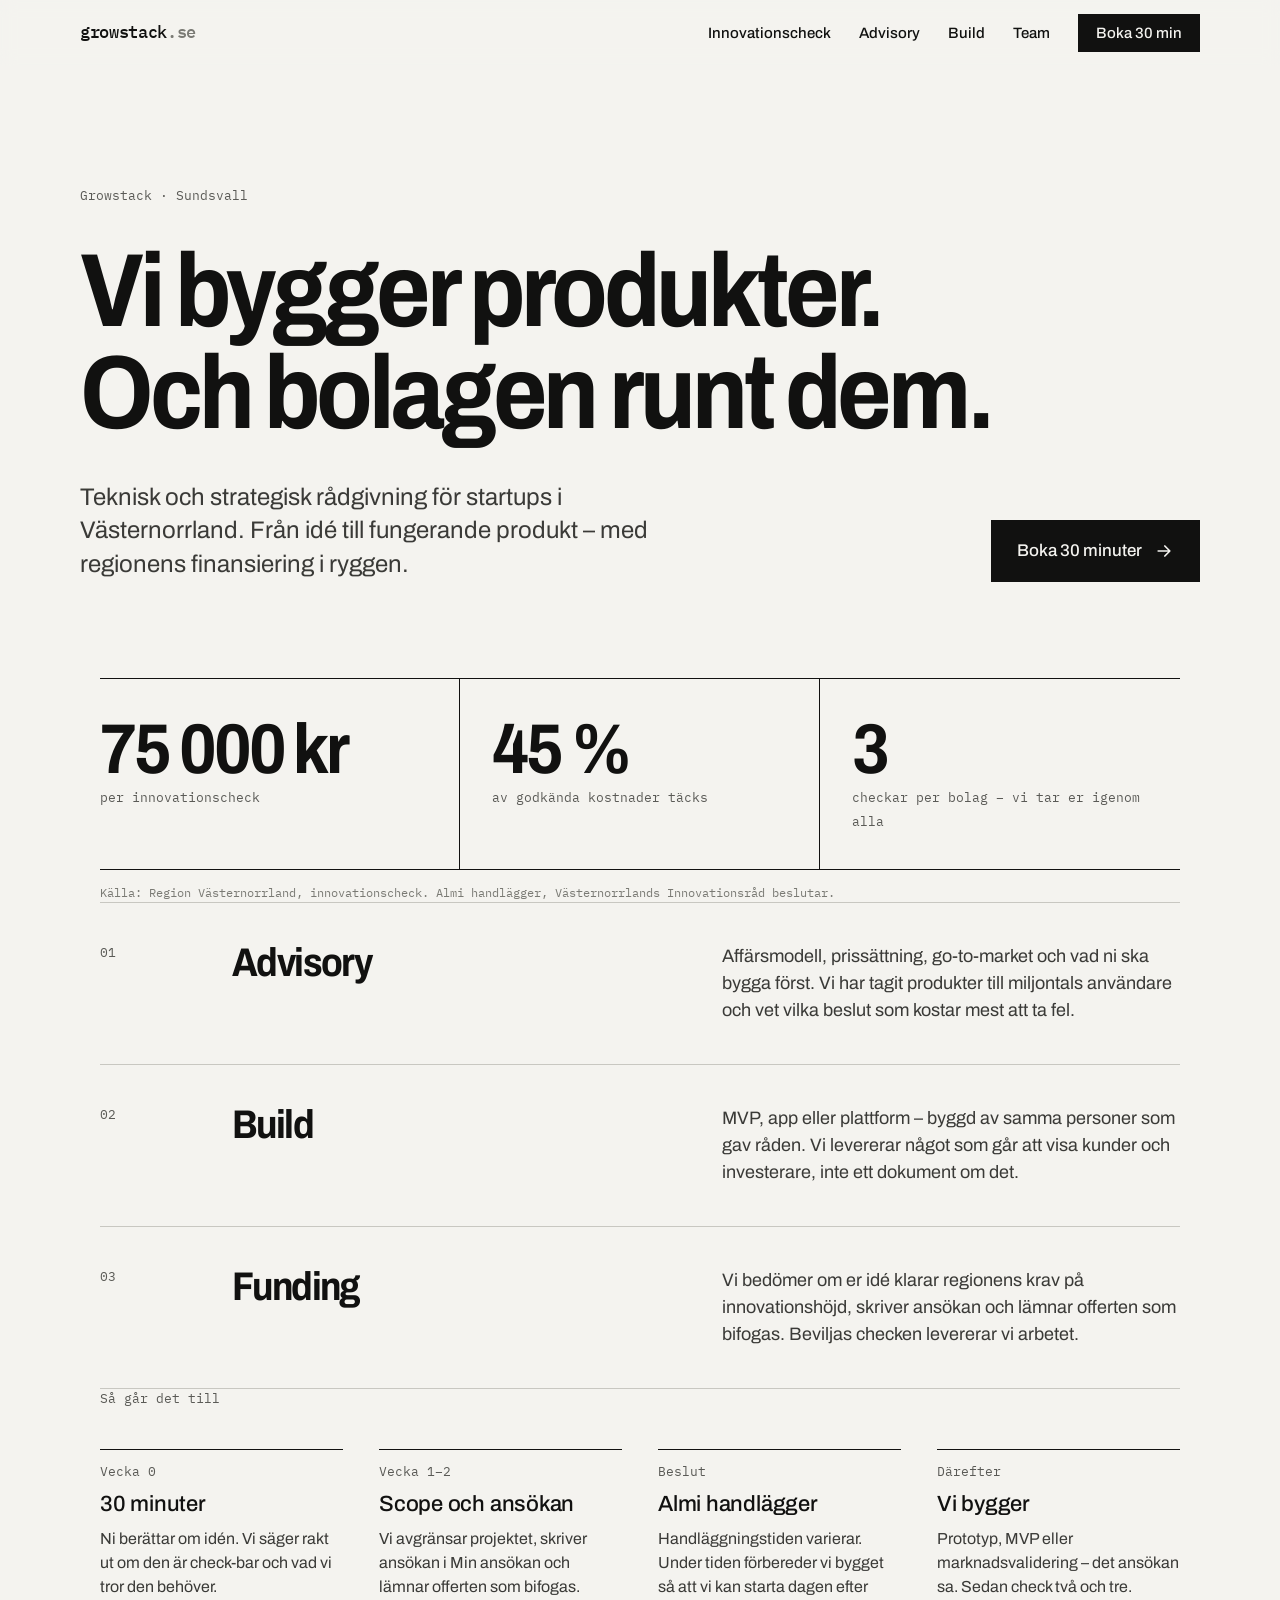
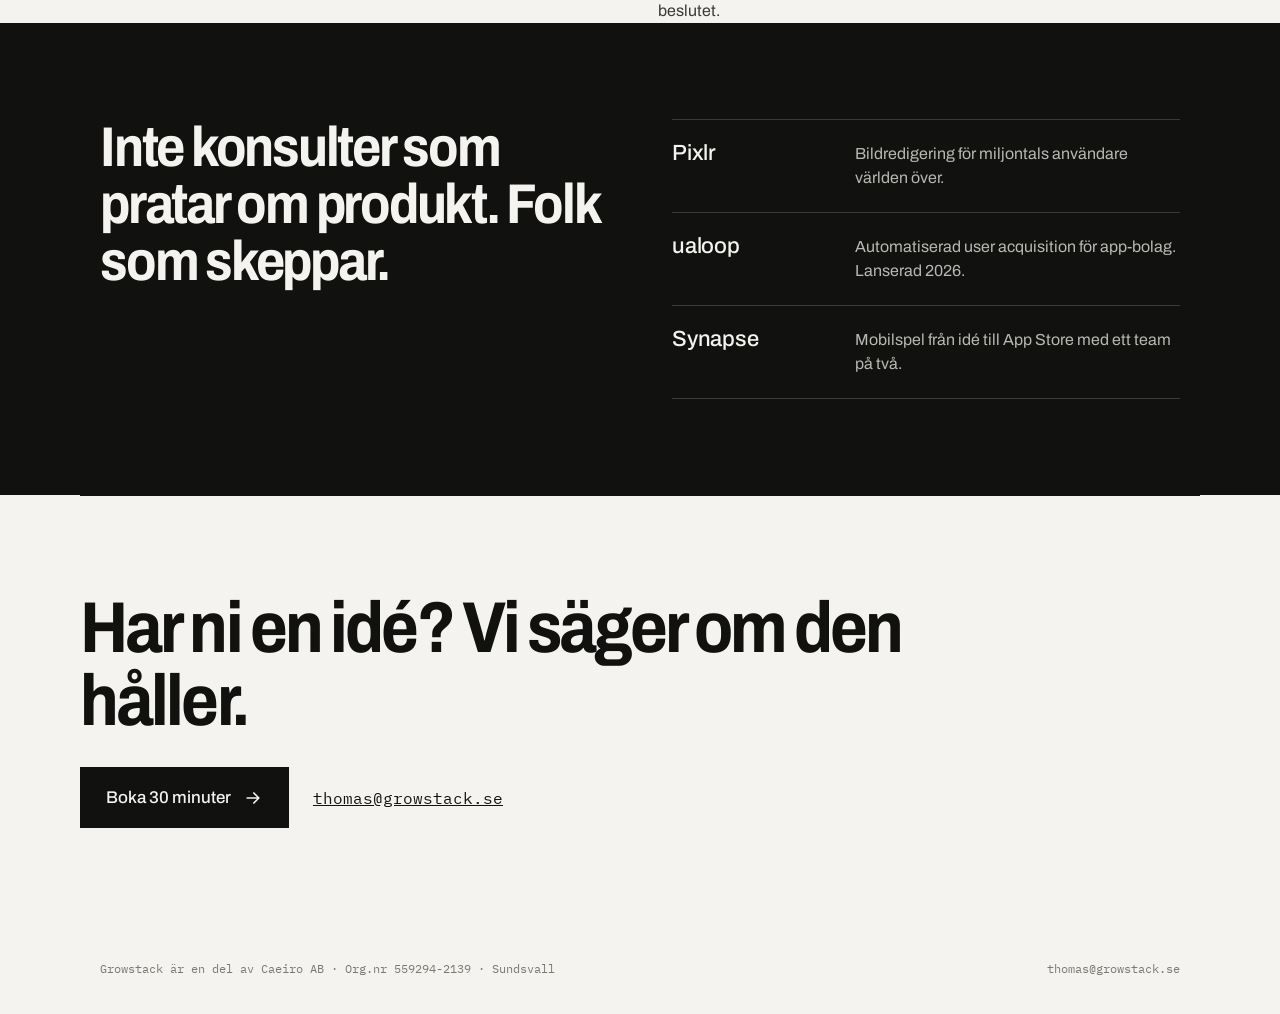
==== index.html @ dc6efc8d "Growstack – första versionen av sajten" ====
<!doctype html>
<html lang="sv"><head><meta charset="utf-8"><meta name="viewport" content="width=device-width,initial-scale=1">
<title>Growstack – produktbygge och rådgivning för startups i Västernorrland</title><meta name="description" content="Teknisk och strategisk rådgivning, MVP-bygge och hjälp med innovationscheck från Region Västernorrland. Sundsvall."><link rel="canonical" href="https://growstack.se/">
<meta property="og:title" content="Growstack – produktbygge och rådgivning för startups i Västernorrland"><meta property="og:description" content="Teknisk och strategisk rådgivning, MVP-bygge och hjälp med innovationscheck från Region Västernorrland. Sundsvall."><meta property="og:url" content="https://growstack.se/"><meta property="og:type" content="website">
<link rel="preconnect" href="https://fonts.googleapis.com"><link rel="preconnect" href="https://fonts.gstatic.com" crossorigin>
<link href="https://fonts.googleapis.com/css2?family=Archivo:wdth,wght@87.5,500;87.5,700;100,400;100,500&family=IBM+Plex+Mono:wght@400;500&display=swap" rel="stylesheet">
<link rel="stylesheet" href="/style.css">
<script type="application/ld+json">{"@context":"https://schema.org","@type":"ProfessionalService","name":"Growstack","url":"https://growstack.se","email":"thomas@growstack.se","address":{"@type":"PostalAddress","addressLocality":"Sundsvall","addressCountry":"SE"},"areaServed":"Västernorrland","parentOrganization":{"@type":"Organization","name":"Caeiro AB"}}</script>
</head><body>
<header><div class="wrap nav" id="nav"><a class="logo" href="/">growstack<span>.se</span></a><ul><li><a href="/innovationscheck">Innovationscheck</a></li><li><a href="/advisory">Advisory</a></li><li><a href="/build">Build</a></li><li><a href="/team">Team</a></li><li><a class="cta" href="/boka">Boka 30 min</a></li></ul>
<button class="burger" aria-label="Meny" onclick="document.getElementById('nav').classList.toggle('open')"><svg width="24" height="24" viewBox="0 0 24 24" fill="none" stroke="#111110" stroke-width="2" stroke-linecap="round"><path d="M4 7h16M4 12h16M4 17h16"/></svg></button></div></header>
<main><section class="wrap hero"><span class="mono">Growstack · Sundsvall</span><h1>Vi bygger produkter.<br>Och bolagen runt dem.</h1><div class="hero-row"><p class="lead">Teknisk och strategisk rådgivning för startups i Västernorrland. Från idé till fungerande produkt – med regionens finansiering i ryggen.</p><a class="btn" href="/boka">Boka 30 minuter<svg width="20" height="20" viewBox="0 0 24 24" fill="none" stroke="currentColor" stroke-width="2" stroke-linecap="round" stroke-linejoin="round"><path d="M5 12h14M13 6l6 6-6 6"/></svg></a></div></section><section class="wrap" style="padding-top:0"><div class="nums"><div><b>75 000 kr</b><span class="mono">per innovationscheck</span></div><div><b>45 %</b><span class="mono">av godkända kostnader täcks</span></div><div><b>3</b><span class="mono">checkar per bolag – vi tar er igenom alla</span></div></div><p class="mono" style="padding-top:14px;font-size:12px;color:var(--faint)">Källa: Region Västernorrland, innovationscheck. Almi handlägger, Västernorrlands Innovationsråd beslutar.</p></section><section class="wrap" style="padding-top:0"><div class="rows"><div><span class="mono">01</span><h2>Advisory</h2><p style="font-size:18px;color:var(--body)">Affärsmodell, prissättning, go-to-market och vad ni ska bygga först. Vi har tagit produkter till miljontals användare och vet vilka beslut som kostar mest att ta fel.</p></div><div><span class="mono">02</span><h2>Build</h2><p style="font-size:18px;color:var(--body)">MVP, app eller plattform – byggd av samma personer som gav råden. Vi levererar något som går att visa kunder och investerare, inte ett dokument om det.</p></div><div><span class="mono">03</span><h2>Funding</h2><p style="font-size:18px;color:var(--body)">Vi bedömer om er idé klarar regionens krav på innovationshöjd, skriver ansökan och lämnar offerten som bifogas. Beviljas checken levererar vi arbetet.</p></div></div></section><section class="wrap" style="padding-top:0"><div class="stack" style="gap:40px"><span class="mono">Så går det till</span><div class="cols"><div><span class=mono>Vecka 0</span><h3>30 minuter</h3><p style="font-size:16px;color:var(--body)">Ni berättar om idén. Vi säger rakt ut om den är check-bar och vad vi tror den behöver.</p></div><div><span class=mono>Vecka 1–2</span><h3>Scope och ansökan</h3><p style="font-size:16px;color:var(--body)">Vi avgränsar projektet, skriver ansökan i Min ansökan och lämnar offerten som bifogas.</p></div><div><span class=mono>Beslut</span><h3>Almi handlägger</h3><p style="font-size:16px;color:var(--body)">Handläggningstiden varierar. Under tiden förbereder vi bygget så att vi kan starta dagen efter beslutet.</p></div><div><span class=mono>Därefter</span><h3>Vi bygger</h3><p style="font-size:16px;color:var(--body)">Prototyp, MVP eller marknadsvalidering – det ansökan sa. Sedan check två och tre.</p></div></div></div></section><section class="dark"><div class="wrap dark-grid"><h2>Inte konsulter som pratar om produkt. Folk som skeppar.</h2><div class="proof"><div><h3>Pixlr</h3><p>Bildredigering för miljontals användare världen över.</p></div><div><h3>ualoop</h3><p>Automatiserad user acquisition för app-bolag. Lanserad 2026.</p></div><div><h3>Synapse</h3><p>Mobilspel från idé till App Store med ett team på två.</p></div></div></div></section><section class="wrap" style="padding:0"><div class="cta-blk"><h2 style="font-size:clamp(36px,6vw,72px);max-width:900px">Har ni en idé? Vi säger om den håller.</h2><div class="row"><a class="btn" href="/boka">Boka 30 minuter<svg width="20" height="20" viewBox="0 0 24 24" fill="none" stroke="currentColor" stroke-width="2" stroke-linecap="round" stroke-linejoin="round"><path d="M5 12h14M13 6l6 6-6 6"/></svg></a><a href="mailto:thomas@growstack.se" class="mono" style="font-size:16px;color:var(--ink)">thomas@growstack.se</a></div></div></section></main>
<footer><div class="wrap foot"><div>Growstack är en del av Caeiro AB · Org.nr 559294-2139 · Sundsvall</div><a href="mailto:thomas@growstack.se">thomas@growstack.se</a></div></footer>
</body></html>
---- style.css ----
:root{--bg:#F4F3EF;--ink:#111110;--body:#3A3A37;--mute:#5A5A56;--faint:#7A7A74;--line:#C8C7C1;--dark:#111110;--dtext:#F4F3EF;--dmute:#B8B8B2;--dline:#3A3A37;--ph:#DEDDD7}
*{box-sizing:border-box}html{scroll-behavior:smooth}
body{margin:0;font-family:'Archivo',system-ui,sans-serif;background:var(--bg);color:var(--ink);line-height:1.5;-webkit-font-smoothing:antialiased}
a{color:var(--ink)}a:hover{color:#4A4A46}
h1,h2,h3{margin:0;font-weight:700;letter-spacing:-.04em;line-height:1;font-stretch:87.5%}
h1{font-size:clamp(44px,8.2vw,104px);line-height:.98}h2{font-size:clamp(32px,4.5vw,56px);line-height:1.02}h3{font-size:22px;font-weight:500;letter-spacing:-.01em;font-stretch:100%}
p{margin:0}.lead{font-size:clamp(18px,2.2vw,24px);line-height:1.4;color:var(--body);max-width:640px}
.mono{font-family:'IBM Plex Mono',monospace;font-size:13px;color:var(--mute)}
.wrap{max-width:1120px;margin:0 auto;padding:0 20px}
.btn{display:inline-flex;align-items:center;gap:12px;padding:18px 26px;background:var(--ink);color:var(--bg);text-decoration:none;font-size:17px;font-weight:500;white-space:nowrap}.btn:hover{background:#2a2a28;color:var(--bg)}
.btn-l{background:var(--bg);color:var(--ink)}.btn-l:hover{background:#e6e5e0;color:var(--ink)}
header{position:sticky;top:0;z-index:10;background:rgba(244,243,239,.92);backdrop-filter:blur(8px)}
.nav{display:flex;align-items:center;justify-content:space-between;padding:20px 0;gap:16px}
.logo{font-family:'IBM Plex Mono',monospace;font-size:17px;font-weight:500;letter-spacing:-.02em;text-decoration:none}.logo span{color:var(--faint)}
.nav ul{display:flex;gap:28px;list-style:none;margin:0;padding:0;font-size:15px;font-weight:500;align-items:center}
.nav ul a{text-decoration:none}.nav ul a.on{text-decoration:underline;text-underline-offset:6px}
.nav .cta{padding:11px 18px;background:var(--ink);color:var(--bg);text-decoration:none}
.burger{display:none;background:none;border:0;padding:8px;cursor:pointer}
section{padding:96px 0}
.hero{padding:120px 0 96px;display:flex;flex-direction:column;gap:36px}.hero-row{display:flex;gap:64px;align-items:flex-end;justify-content:space-between;flex-wrap:wrap}
.nums{display:grid;grid-template-columns:repeat(3,1fr);border-top:1px solid var(--ink);border-bottom:1px solid var(--ink)}
.nums div{padding:36px 32px;border-right:1px solid var(--ink)}.nums div:first-child{padding-left:0}.nums div:last-child{border-right:0}
.nums b{display:block;font-size:clamp(40px,5.5vw,72px);font-weight:700;letter-spacing:-.04em;line-height:1;font-stretch:87.5%}
.rows{display:flex;flex-direction:column}.rows>div{display:grid;grid-template-columns:100px 1fr 1fr;gap:32px;padding:40px 0;border-top:1px solid var(--line);align-items:start}.rows>div:last-child{border-bottom:1px solid var(--line)}
.rows h2{font-size:clamp(28px,3.5vw,40px)}
.cols{display:grid;grid-template-columns:repeat(4,1fr);gap:36px}.cols-3{grid-template-columns:repeat(3,1fr)}
.cols>div{display:flex;flex-direction:column;gap:12px}.cols>div::before{content:'';display:block;height:1px;background:var(--ink)}
.dark{background:var(--dark);color:var(--dtext)}.dark a{color:var(--dtext)}
.dark-grid{display:grid;grid-template-columns:1fr 1fr;gap:64px}
.proof>div{display:grid;grid-template-columns:1fr 2fr;gap:20px;padding:22px 0;border-top:1px solid var(--dline)}.proof>div:last-child{border-bottom:1px solid var(--dline)}.proof p{color:var(--dmute);font-size:16px}
.team{display:grid;grid-template-columns:1fr 1fr;gap:64px}.team img{width:100%;aspect-ratio:4/5;object-fit:cover;display:block;filter:grayscale(1)}
.cta-blk{border-top:1px solid var(--ink);padding:96px 0;display:flex;flex-direction:column;gap:28px}
.ph{background:var(--ph);display:grid;place-items:center;text-align:center;padding:32px;font-family:'IBM Plex Mono',monospace;font-size:13px;color:var(--mute)}
.stack{display:flex;flex-direction:column;gap:20px}.row{display:flex;gap:24px;align-items:center;flex-wrap:wrap}
footer{padding:36px 0;font-family:'IBM Plex Mono',monospace;font-size:12px;color:var(--faint)}.foot{display:flex;justify-content:space-between;gap:12px;flex-wrap:wrap}.foot a{color:var(--faint);text-decoration:none}
@media (max-width:860px){.nav ul{display:none}.nav.open ul{display:flex;flex-direction:column;align-items:flex-start;position:absolute;left:0;right:0;top:100%;background:var(--bg);padding:20px;border-bottom:1px solid var(--line);gap:18px}.burger{display:block}.nav .cta{display:none}
section{padding:64px 0}.hero{padding:64px 0}.nums{grid-template-columns:1fr}.nums div{padding:24px 0;border-right:0;border-bottom:1px solid var(--ink)}.nums div:last-child{border-bottom:0}
.rows>div{grid-template-columns:1fr;gap:12px}.cols,.cols-3,.dark-grid,.team{grid-template-columns:1fr}.proof>div{grid-template-columns:1fr;gap:6px}.cta-blk{padding:64px 0}}
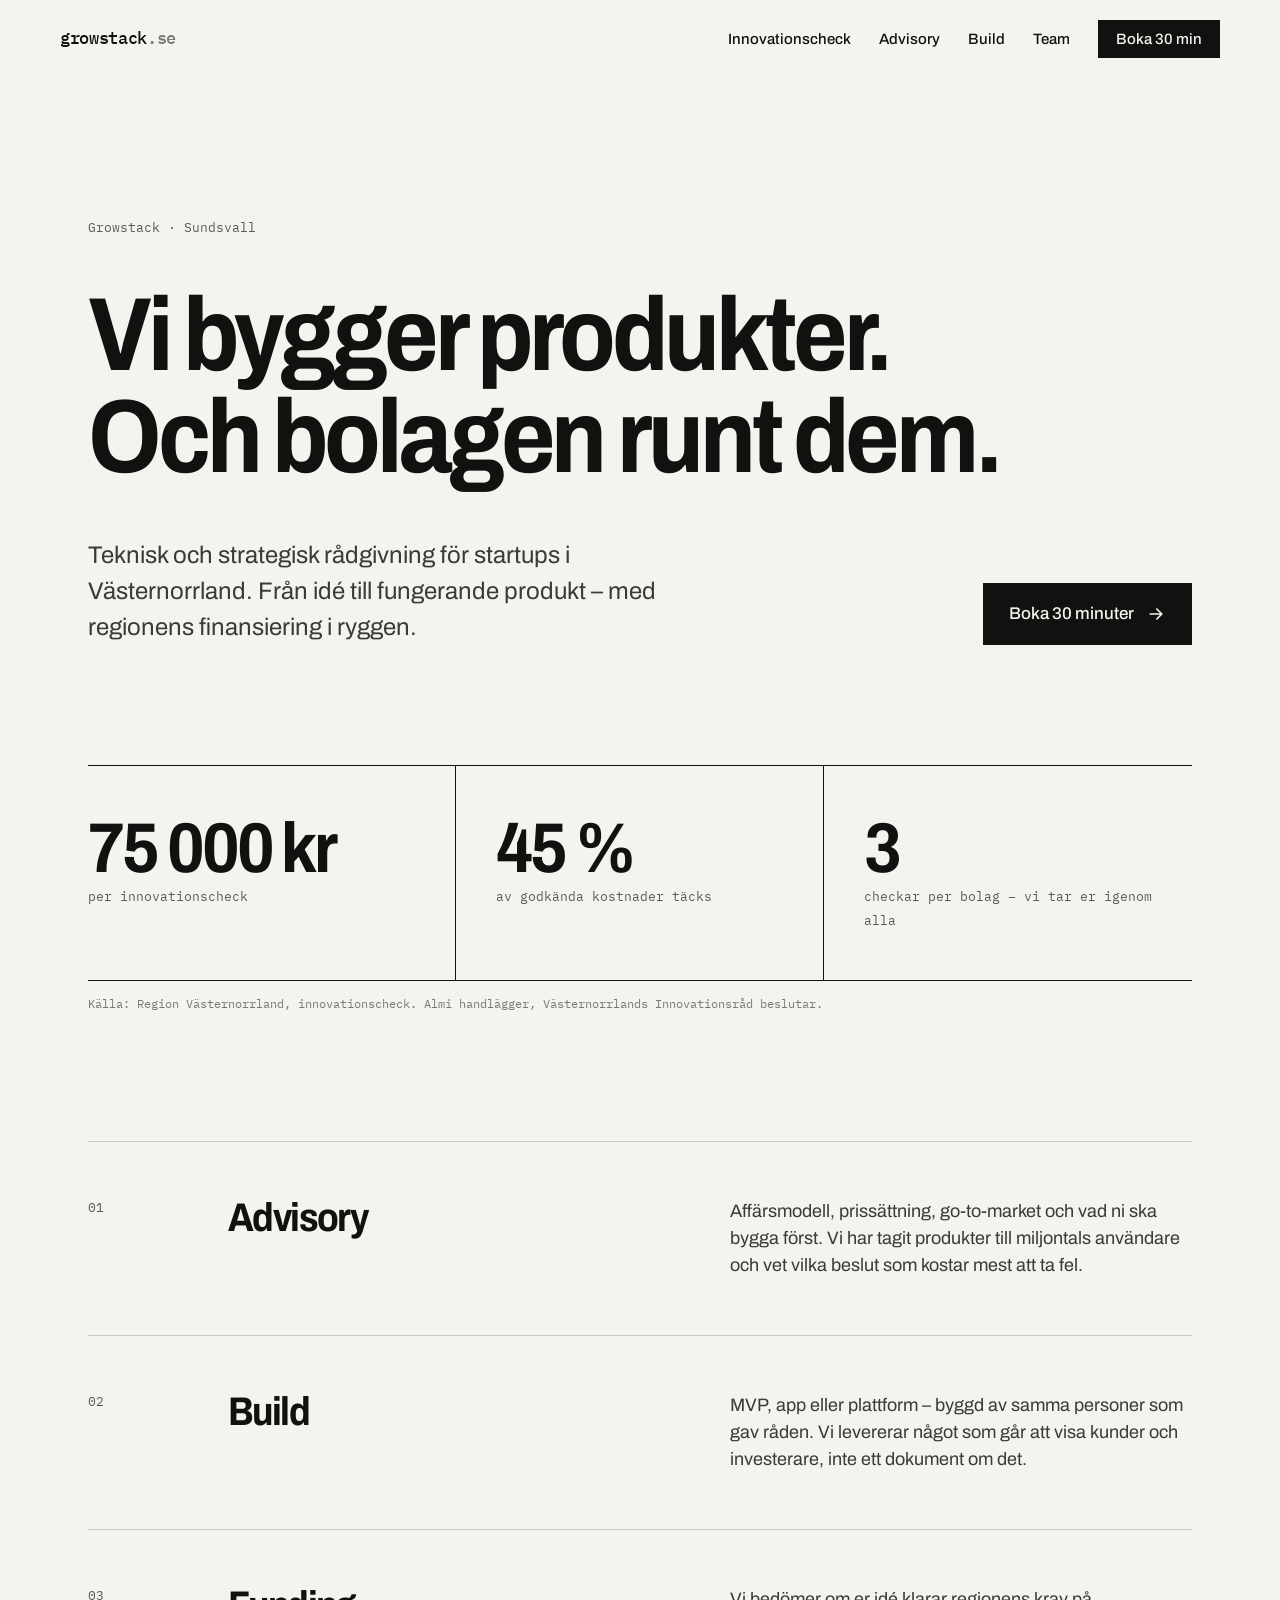
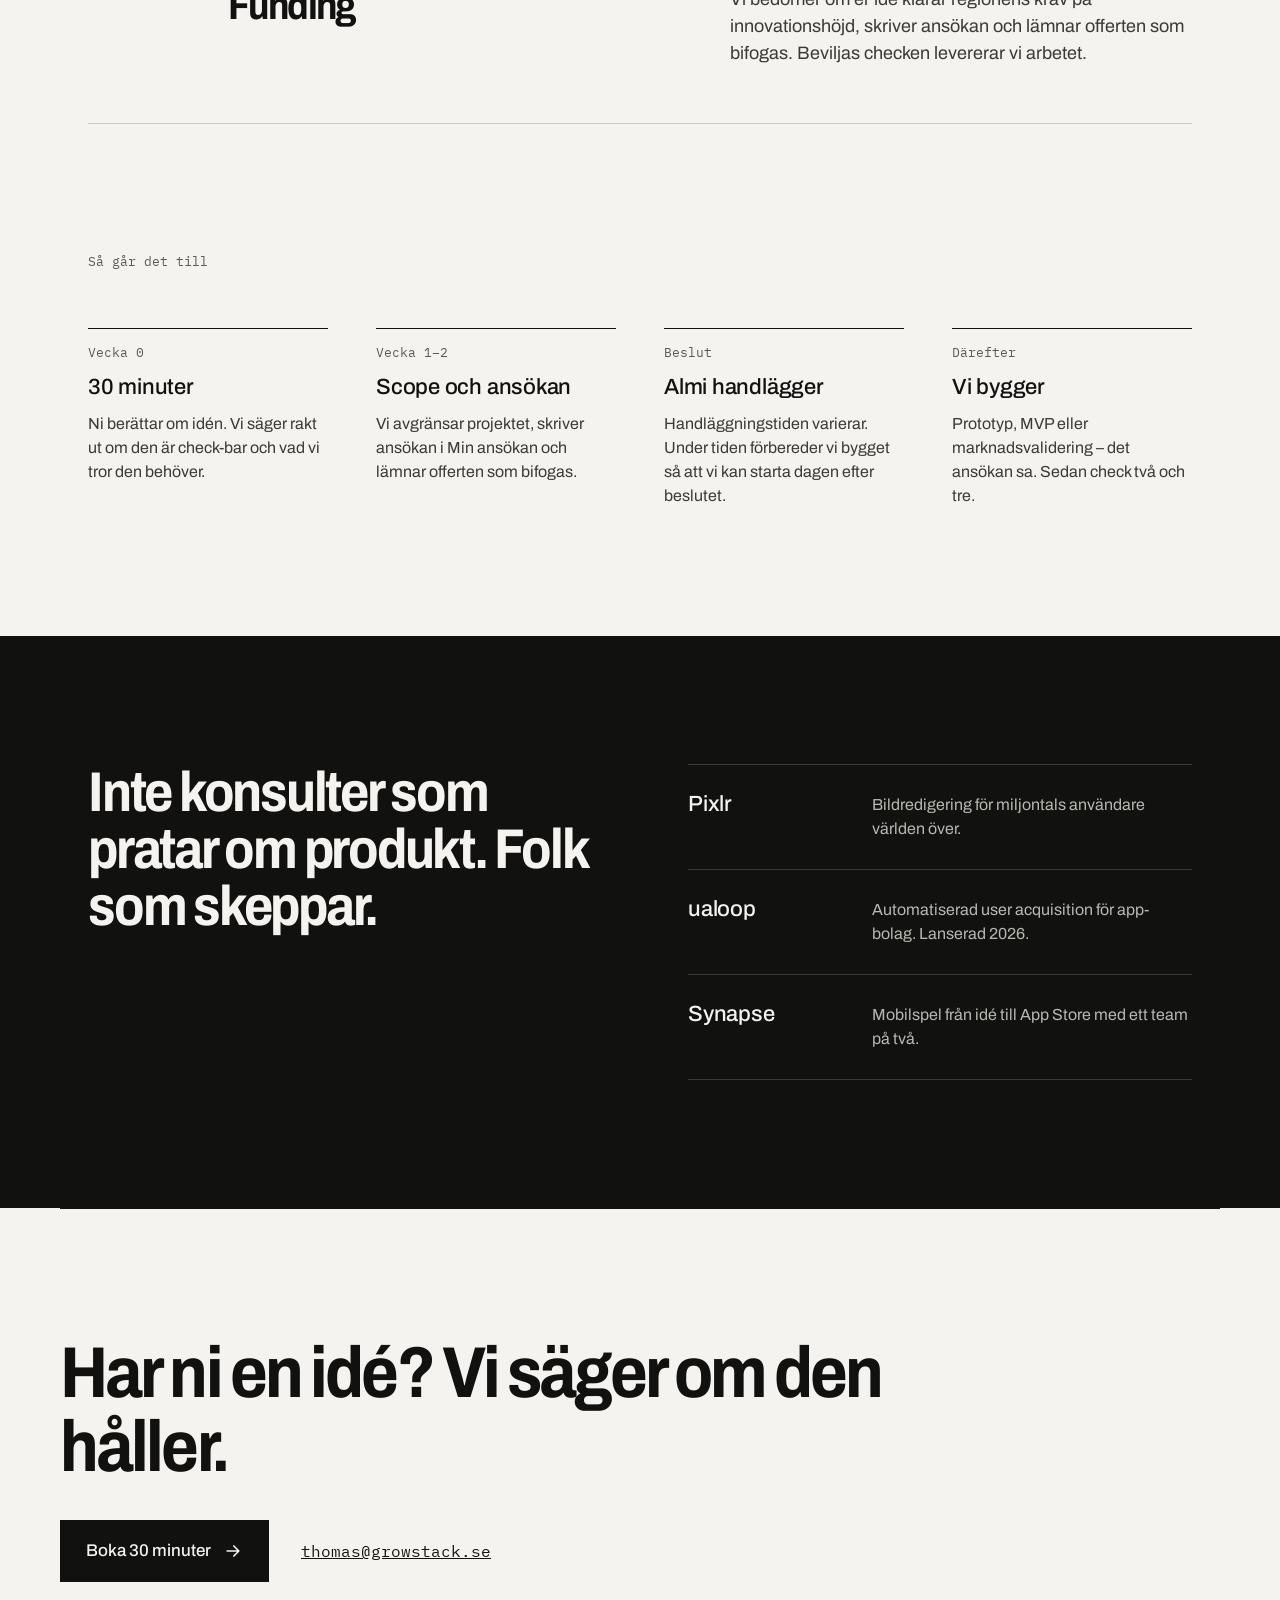
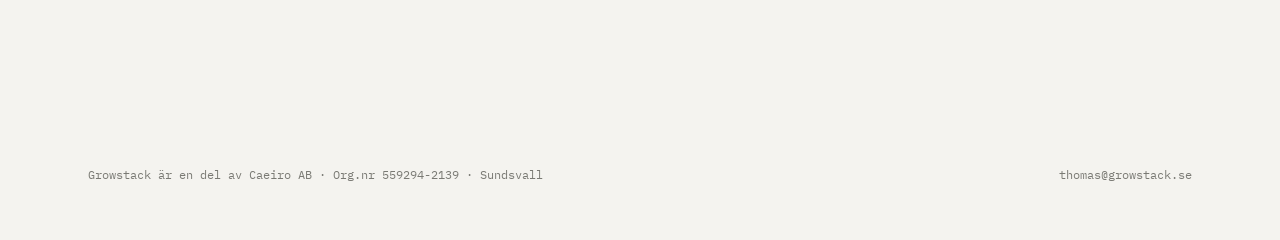
==== commit 61e29483: "Luftigare layout: större avstånd och padding" ====
--- a/index.html
+++ b/index.html
@@ -9,6 +9,6 @@
 </head><body>
 <header><div class="wrap nav" id="nav"><a class="logo" href="/">growstack<span>.se</span></a><ul><li><a href="/innovationscheck">Innovationscheck</a></li><li><a href="/advisory">Advisory</a></li><li><a href="/build">Build</a></li><li><a href="/team">Team</a></li><li><a class="cta" href="/boka">Boka 30 min</a></li></ul>
 <button class="burger" aria-label="Meny" onclick="document.getElementById('nav').classList.toggle('open')"><svg width="24" height="24" viewBox="0 0 24 24" fill="none" stroke="#111110" stroke-width="2" stroke-linecap="round"><path d="M4 7h16M4 12h16M4 17h16"/></svg></button></div></header>
-<main><section class="wrap hero"><span class="mono">Growstack · Sundsvall</span><h1>Vi bygger produkter.<br>Och bolagen runt dem.</h1><div class="hero-row"><p class="lead">Teknisk och strategisk rådgivning för startups i Västernorrland. Från idé till fungerande produkt – med regionens finansiering i ryggen.</p><a class="btn" href="/boka">Boka 30 minuter<svg width="20" height="20" viewBox="0 0 24 24" fill="none" stroke="currentColor" stroke-width="2" stroke-linecap="round" stroke-linejoin="round"><path d="M5 12h14M13 6l6 6-6 6"/></svg></a></div></section><section class="wrap" style="padding-top:0"><div class="nums"><div><b>75 000 kr</b><span class="mono">per innovationscheck</span></div><div><b>45 %</b><span class="mono">av godkända kostnader täcks</span></div><div><b>3</b><span class="mono">checkar per bolag – vi tar er igenom alla</span></div></div><p class="mono" style="padding-top:14px;font-size:12px;color:var(--faint)">Källa: Region Västernorrland, innovationscheck. Almi handlägger, Västernorrlands Innovationsråd beslutar.</p></section><section class="wrap" style="padding-top:0"><div class="rows"><div><span class="mono">01</span><h2>Advisory</h2><p style="font-size:18px;color:var(--body)">Affärsmodell, prissättning, go-to-market och vad ni ska bygga först. Vi har tagit produkter till miljontals användare och vet vilka beslut som kostar mest att ta fel.</p></div><div><span class="mono">02</span><h2>Build</h2><p style="font-size:18px;color:var(--body)">MVP, app eller plattform – byggd av samma personer som gav råden. Vi levererar något som går att visa kunder och investerare, inte ett dokument om det.</p></div><div><span class="mono">03</span><h2>Funding</h2><p style="font-size:18px;color:var(--body)">Vi bedömer om er idé klarar regionens krav på innovationshöjd, skriver ansökan och lämnar offerten som bifogas. Beviljas checken levererar vi arbetet.</p></div></div></section><section class="wrap" style="padding-top:0"><div class="stack" style="gap:40px"><span class="mono">Så går det till</span><div class="cols"><div><span class=mono>Vecka 0</span><h3>30 minuter</h3><p style="font-size:16px;color:var(--body)">Ni berättar om idén. Vi säger rakt ut om den är check-bar och vad vi tror den behöver.</p></div><div><span class=mono>Vecka 1–2</span><h3>Scope och ansökan</h3><p style="font-size:16px;color:var(--body)">Vi avgränsar projektet, skriver ansökan i Min ansökan och lämnar offerten som bifogas.</p></div><div><span class=mono>Beslut</span><h3>Almi handlägger</h3><p style="font-size:16px;color:var(--body)">Handläggningstiden varierar. Under tiden förbereder vi bygget så att vi kan starta dagen efter beslutet.</p></div><div><span class=mono>Därefter</span><h3>Vi bygger</h3><p style="font-size:16px;color:var(--body)">Prototyp, MVP eller marknadsvalidering – det ansökan sa. Sedan check två och tre.</p></div></div></div></section><section class="dark"><div class="wrap dark-grid"><h2>Inte konsulter som pratar om produkt. Folk som skeppar.</h2><div class="proof"><div><h3>Pixlr</h3><p>Bildredigering för miljontals användare världen över.</p></div><div><h3>ualoop</h3><p>Automatiserad user acquisition för app-bolag. Lanserad 2026.</p></div><div><h3>Synapse</h3><p>Mobilspel från idé till App Store med ett team på två.</p></div></div></div></section><section class="wrap" style="padding:0"><div class="cta-blk"><h2 style="font-size:clamp(36px,6vw,72px);max-width:900px">Har ni en idé? Vi säger om den håller.</h2><div class="row"><a class="btn" href="/boka">Boka 30 minuter<svg width="20" height="20" viewBox="0 0 24 24" fill="none" stroke="currentColor" stroke-width="2" stroke-linecap="round" stroke-linejoin="round"><path d="M5 12h14M13 6l6 6-6 6"/></svg></a><a href="mailto:thomas@growstack.se" class="mono" style="font-size:16px;color:var(--ink)">thomas@growstack.se</a></div></div></section></main>
+<main><section class="wrap hero"><span class="mono">Growstack · Sundsvall</span><h1>Vi bygger produkter.<br>Och bolagen runt dem.</h1><div class="hero-row"><p class="lead">Teknisk och strategisk rådgivning för startups i Västernorrland. Från idé till fungerande produkt – med regionens finansiering i ryggen.</p><a class="btn" href="/boka">Boka 30 minuter<svg width="20" height="20" viewBox="0 0 24 24" fill="none" stroke="currentColor" stroke-width="2" stroke-linecap="round" stroke-linejoin="round"><path d="M5 12h14M13 6l6 6-6 6"/></svg></a></div></section><section class="wrap" style="padding-top:0"><div class="nums"><div><b>75 000 kr</b><span class="mono">per innovationscheck</span></div><div><b>45 %</b><span class="mono">av godkända kostnader täcks</span></div><div><b>3</b><span class="mono">checkar per bolag – vi tar er igenom alla</span></div></div><p class="mono" style="padding-top:14px;font-size:12px;color:var(--faint)">Källa: Region Västernorrland, innovationscheck. Almi handlägger, Västernorrlands Innovationsråd beslutar.</p></section><section class="wrap" style="padding-top:0"><div class="rows"><div><span class="mono">01</span><h2>Advisory</h2><p style="font-size:18px;color:var(--body)">Affärsmodell, prissättning, go-to-market och vad ni ska bygga först. Vi har tagit produkter till miljontals användare och vet vilka beslut som kostar mest att ta fel.</p></div><div><span class="mono">02</span><h2>Build</h2><p style="font-size:18px;color:var(--body)">MVP, app eller plattform – byggd av samma personer som gav råden. Vi levererar något som går att visa kunder och investerare, inte ett dokument om det.</p></div><div><span class="mono">03</span><h2>Funding</h2><p style="font-size:18px;color:var(--body)">Vi bedömer om er idé klarar regionens krav på innovationshöjd, skriver ansökan och lämnar offerten som bifogas. Beviljas checken levererar vi arbetet.</p></div></div></section><section class="wrap" style="padding-top:0"><div class="stack" style="gap:56px"><span class="mono">Så går det till</span><div class="cols"><div><span class=mono>Vecka 0</span><h3>30 minuter</h3><p style="font-size:16px;color:var(--body)">Ni berättar om idén. Vi säger rakt ut om den är check-bar och vad vi tror den behöver.</p></div><div><span class=mono>Vecka 1–2</span><h3>Scope och ansökan</h3><p style="font-size:16px;color:var(--body)">Vi avgränsar projektet, skriver ansökan i Min ansökan och lämnar offerten som bifogas.</p></div><div><span class=mono>Beslut</span><h3>Almi handlägger</h3><p style="font-size:16px;color:var(--body)">Handläggningstiden varierar. Under tiden förbereder vi bygget så att vi kan starta dagen efter beslutet.</p></div><div><span class=mono>Därefter</span><h3>Vi bygger</h3><p style="font-size:16px;color:var(--body)">Prototyp, MVP eller marknadsvalidering – det ansökan sa. Sedan check två och tre.</p></div></div></div></section><section class="dark"><div class="wrap dark-grid"><h2>Inte konsulter som pratar om produkt. Folk som skeppar.</h2><div class="proof"><div><h3>Pixlr</h3><p>Bildredigering för miljontals användare världen över.</p></div><div><h3>ualoop</h3><p>Automatiserad user acquisition för app-bolag. Lanserad 2026.</p></div><div><h3>Synapse</h3><p>Mobilspel från idé till App Store med ett team på två.</p></div></div></div></section><section class="wrap" style="padding:0"><div class="cta-blk"><h2 style="font-size:clamp(36px,6vw,72px);max-width:900px">Har ni en idé? Vi säger om den håller.</h2><div class="row"><a class="btn" href="/boka">Boka 30 minuter<svg width="20" height="20" viewBox="0 0 24 24" fill="none" stroke="currentColor" stroke-width="2" stroke-linecap="round" stroke-linejoin="round"><path d="M5 12h14M13 6l6 6-6 6"/></svg></a><a href="mailto:thomas@growstack.se" class="mono" style="font-size:16px;color:var(--ink)">thomas@growstack.se</a></div></div></section></main>
 <footer><div class="wrap foot"><div>Growstack är en del av Caeiro AB · Org.nr 559294-2139 · Sundsvall</div><a href="mailto:thomas@growstack.se">thomas@growstack.se</a></div></footer>
 </body></html>
--- a/style.css
+++ b/style.css
@@ -5,35 +5,35 @@
 a{color:var(--ink)}a:hover{color:#4A4A46}
 h1,h2,h3{margin:0;font-weight:700;letter-spacing:-.04em;line-height:1;font-stretch:87.5%}
 h1{font-size:clamp(44px,8.2vw,104px);line-height:.98}h2{font-size:clamp(32px,4.5vw,56px);line-height:1.02}h3{font-size:22px;font-weight:500;letter-spacing:-.01em;font-stretch:100%}
-p{margin:0}.lead{font-size:clamp(18px,2.2vw,24px);line-height:1.4;color:var(--body);max-width:640px}
+p{margin:0}.lead{font-size:clamp(18px,2.2vw,24px);line-height:1.5;color:var(--body);max-width:640px}
 .mono{font-family:'IBM Plex Mono',monospace;font-size:13px;color:var(--mute)}
-.wrap{max-width:1120px;margin:0 auto;padding:0 20px}
+.wrap{max-width:1160px;margin:0 auto;padding-left:28px;padding-right:28px}
 .btn{display:inline-flex;align-items:center;gap:12px;padding:18px 26px;background:var(--ink);color:var(--bg);text-decoration:none;font-size:17px;font-weight:500;white-space:nowrap}.btn:hover{background:#2a2a28;color:var(--bg)}
 .btn-l{background:var(--bg);color:var(--ink)}.btn-l:hover{background:#e6e5e0;color:var(--ink)}
 header{position:sticky;top:0;z-index:10;background:rgba(244,243,239,.92);backdrop-filter:blur(8px)}
-.nav{display:flex;align-items:center;justify-content:space-between;padding:20px 0;gap:16px}
+.nav{display:flex;align-items:center;justify-content:space-between;padding:26px 0;gap:24px}
 .logo{font-family:'IBM Plex Mono',monospace;font-size:17px;font-weight:500;letter-spacing:-.02em;text-decoration:none}.logo span{color:var(--faint)}
 .nav ul{display:flex;gap:28px;list-style:none;margin:0;padding:0;font-size:15px;font-weight:500;align-items:center}
 .nav ul a{text-decoration:none}.nav ul a.on{text-decoration:underline;text-underline-offset:6px}
 .nav .cta{padding:11px 18px;background:var(--ink);color:var(--bg);text-decoration:none}
 .burger{display:none;background:none;border:0;padding:8px;cursor:pointer}
-section{padding:96px 0}
-.hero{padding:120px 0 96px;display:flex;flex-direction:column;gap:36px}.hero-row{display:flex;gap:64px;align-items:flex-end;justify-content:space-between;flex-wrap:wrap}
+section{padding-top:128px;padding-bottom:128px}
+.hero{padding-top:140px;padding-bottom:120px;display:flex;flex-direction:column;gap:48px}.hero-row{display:flex;gap:72px;align-items:flex-end;justify-content:space-between;flex-wrap:wrap}
 .nums{display:grid;grid-template-columns:repeat(3,1fr);border-top:1px solid var(--ink);border-bottom:1px solid var(--ink)}
-.nums div{padding:36px 32px;border-right:1px solid var(--ink)}.nums div:first-child{padding-left:0}.nums div:last-child{border-right:0}
+.nums div{padding:48px 40px;border-right:1px solid var(--ink)}.nums div:first-child{padding-left:0}.nums div:last-child{border-right:0}
 .nums b{display:block;font-size:clamp(40px,5.5vw,72px);font-weight:700;letter-spacing:-.04em;line-height:1;font-stretch:87.5%}
-.rows{display:flex;flex-direction:column}.rows>div{display:grid;grid-template-columns:100px 1fr 1fr;gap:32px;padding:40px 0;border-top:1px solid var(--line);align-items:start}.rows>div:last-child{border-bottom:1px solid var(--line)}
+.rows{display:flex;flex-direction:column}.rows>div{display:grid;grid-template-columns:100px 1fr 1fr;gap:40px;padding:56px 0;border-top:1px solid var(--line);align-items:start}.rows>div:last-child{border-bottom:1px solid var(--line)}
 .rows h2{font-size:clamp(28px,3.5vw,40px)}
-.cols{display:grid;grid-template-columns:repeat(4,1fr);gap:36px}.cols-3{grid-template-columns:repeat(3,1fr)}
-.cols>div{display:flex;flex-direction:column;gap:12px}.cols>div::before{content:'';display:block;height:1px;background:var(--ink)}
+.cols{display:grid;grid-template-columns:repeat(4,1fr);gap:48px}.cols-3{grid-template-columns:repeat(3,1fr)}
+.cols>div{display:flex;flex-direction:column;gap:14px}.cols>div::before{content:'';display:block;height:1px;background:var(--ink)}
 .dark{background:var(--dark);color:var(--dtext)}.dark a{color:var(--dtext)}
-.dark-grid{display:grid;grid-template-columns:1fr 1fr;gap:64px}
-.proof>div{display:grid;grid-template-columns:1fr 2fr;gap:20px;padding:22px 0;border-top:1px solid var(--dline)}.proof>div:last-child{border-bottom:1px solid var(--dline)}.proof p{color:var(--dmute);font-size:16px}
-.team{display:grid;grid-template-columns:1fr 1fr;gap:64px}.team img{width:100%;aspect-ratio:4/5;object-fit:cover;display:block;filter:grayscale(1)}
-.cta-blk{border-top:1px solid var(--ink);padding:96px 0;display:flex;flex-direction:column;gap:28px}
+.dark-grid{display:grid;grid-template-columns:1fr 1fr;gap:96px}
+.proof>div{display:grid;grid-template-columns:1fr 2fr;gap:24px;padding:28px 0;border-top:1px solid var(--dline)}.proof>div:last-child{border-bottom:1px solid var(--dline)}.proof p{color:var(--dmute);font-size:16px}
+.team{display:grid;grid-template-columns:1fr 1fr;gap:80px}.team img{width:100%;aspect-ratio:4/5;object-fit:cover;display:block;filter:grayscale(1)}
+.cta-blk{border-top:1px solid var(--ink);padding:128px 0;display:flex;flex-direction:column;gap:36px}
 .ph{background:var(--ph);display:grid;place-items:center;text-align:center;padding:32px;font-family:'IBM Plex Mono',monospace;font-size:13px;color:var(--mute)}
-.stack{display:flex;flex-direction:column;gap:20px}.row{display:flex;gap:24px;align-items:center;flex-wrap:wrap}
-footer{padding:36px 0;font-family:'IBM Plex Mono',monospace;font-size:12px;color:var(--faint)}.foot{display:flex;justify-content:space-between;gap:12px;flex-wrap:wrap}.foot a{color:var(--faint);text-decoration:none}
+.stack{display:flex;flex-direction:column;gap:24px}.row{display:flex;gap:32px;align-items:center;flex-wrap:wrap}
+footer{padding:56px 0;font-family:'IBM Plex Mono',monospace;font-size:12px;color:var(--faint)}.foot{display:flex;justify-content:space-between;gap:12px;flex-wrap:wrap}.foot a{color:var(--faint);text-decoration:none}
 @media (max-width:860px){.nav ul{display:none}.nav.open ul{display:flex;flex-direction:column;align-items:flex-start;position:absolute;left:0;right:0;top:100%;background:var(--bg);padding:20px;border-bottom:1px solid var(--line);gap:18px}.burger{display:block}.nav .cta{display:none}
-section{padding:64px 0}.hero{padding:64px 0}.nums{grid-template-columns:1fr}.nums div{padding:24px 0;border-right:0;border-bottom:1px solid var(--ink)}.nums div:last-child{border-bottom:0}
-.rows>div{grid-template-columns:1fr;gap:12px}.cols,.cols-3,.dark-grid,.team{grid-template-columns:1fr}.proof>div{grid-template-columns:1fr;gap:6px}.cta-blk{padding:64px 0}}
+section{padding-top:80px;padding-bottom:80px}.hero{padding-top:72px;padding-bottom:64px;gap:32px}.nums{grid-template-columns:1fr}.nums div{padding:24px 0;border-right:0;border-bottom:1px solid var(--ink)}.nums div:last-child{border-bottom:0}
+.rows>div{grid-template-columns:1fr;gap:12px}.cols,.cols-3,.dark-grid,.team{grid-template-columns:1fr}.proof>div{grid-template-columns:1fr;gap:6px}.cta-blk{padding:80px 0}}
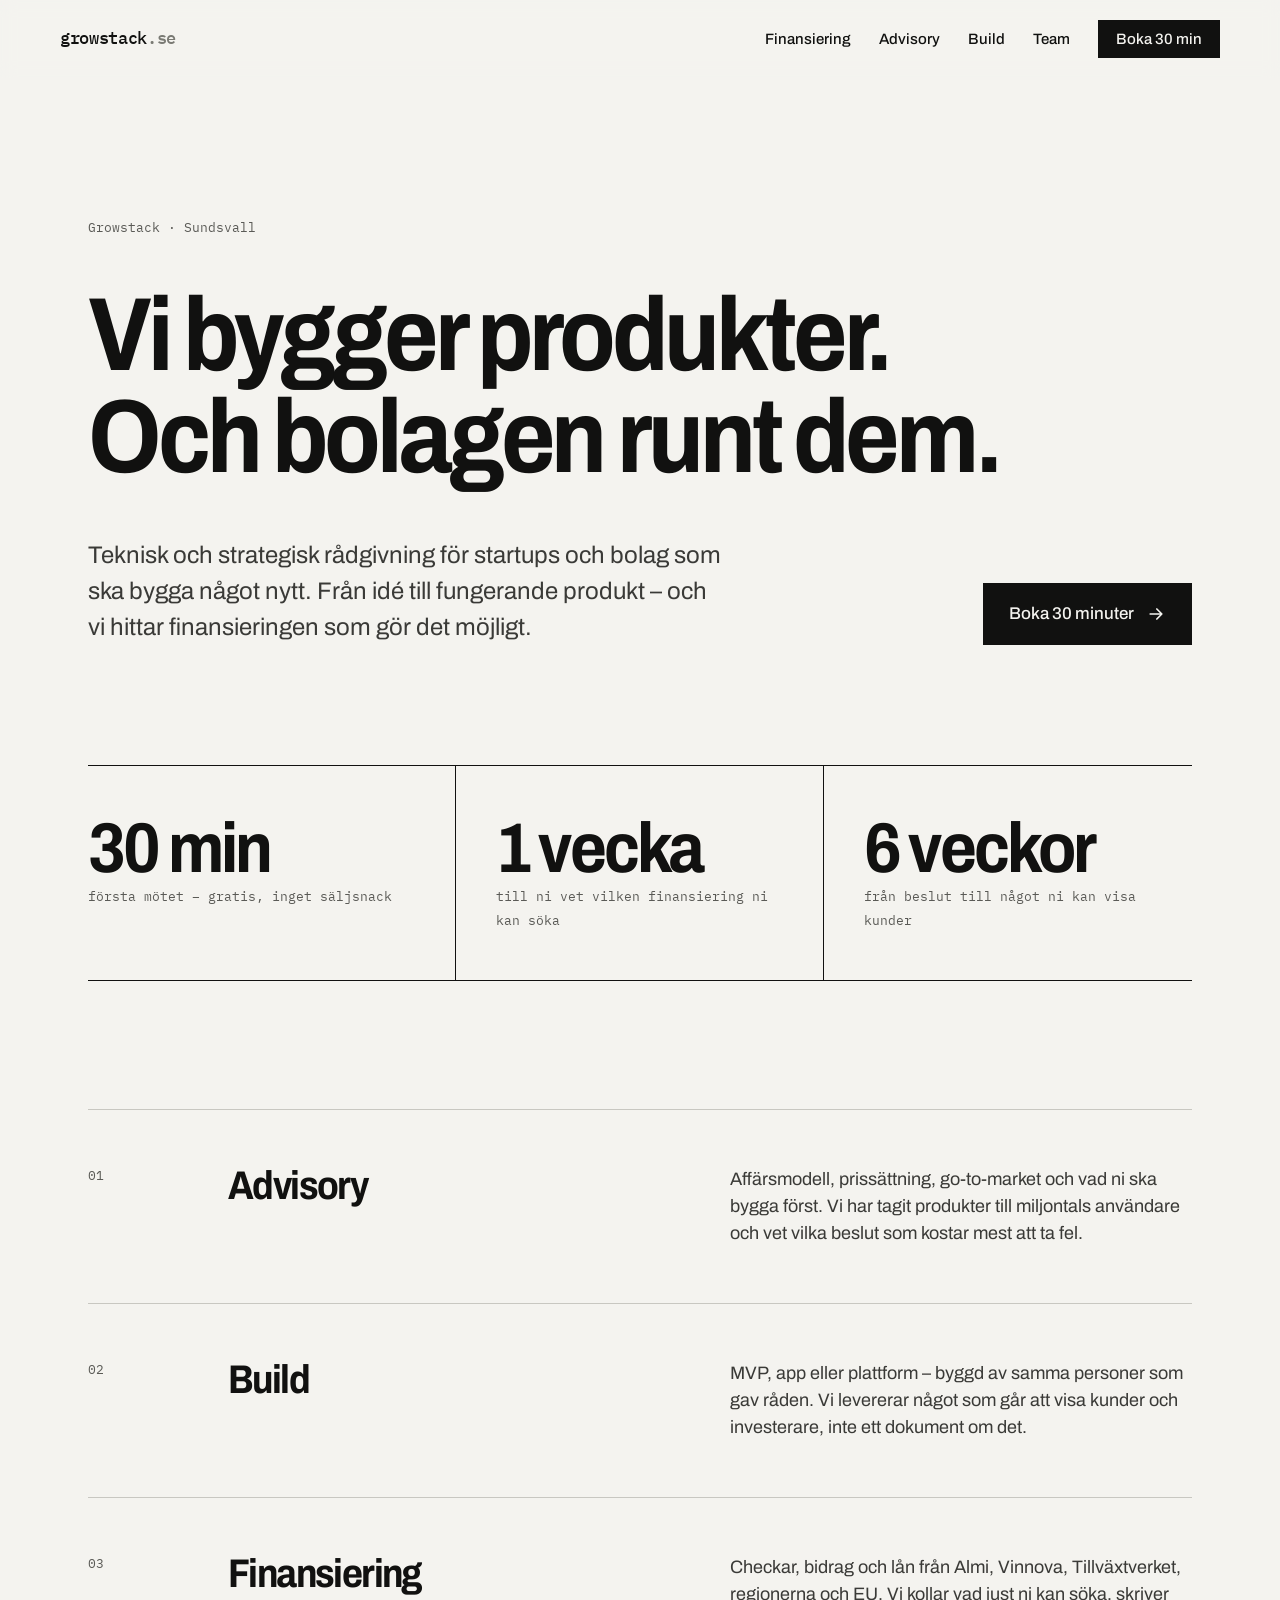
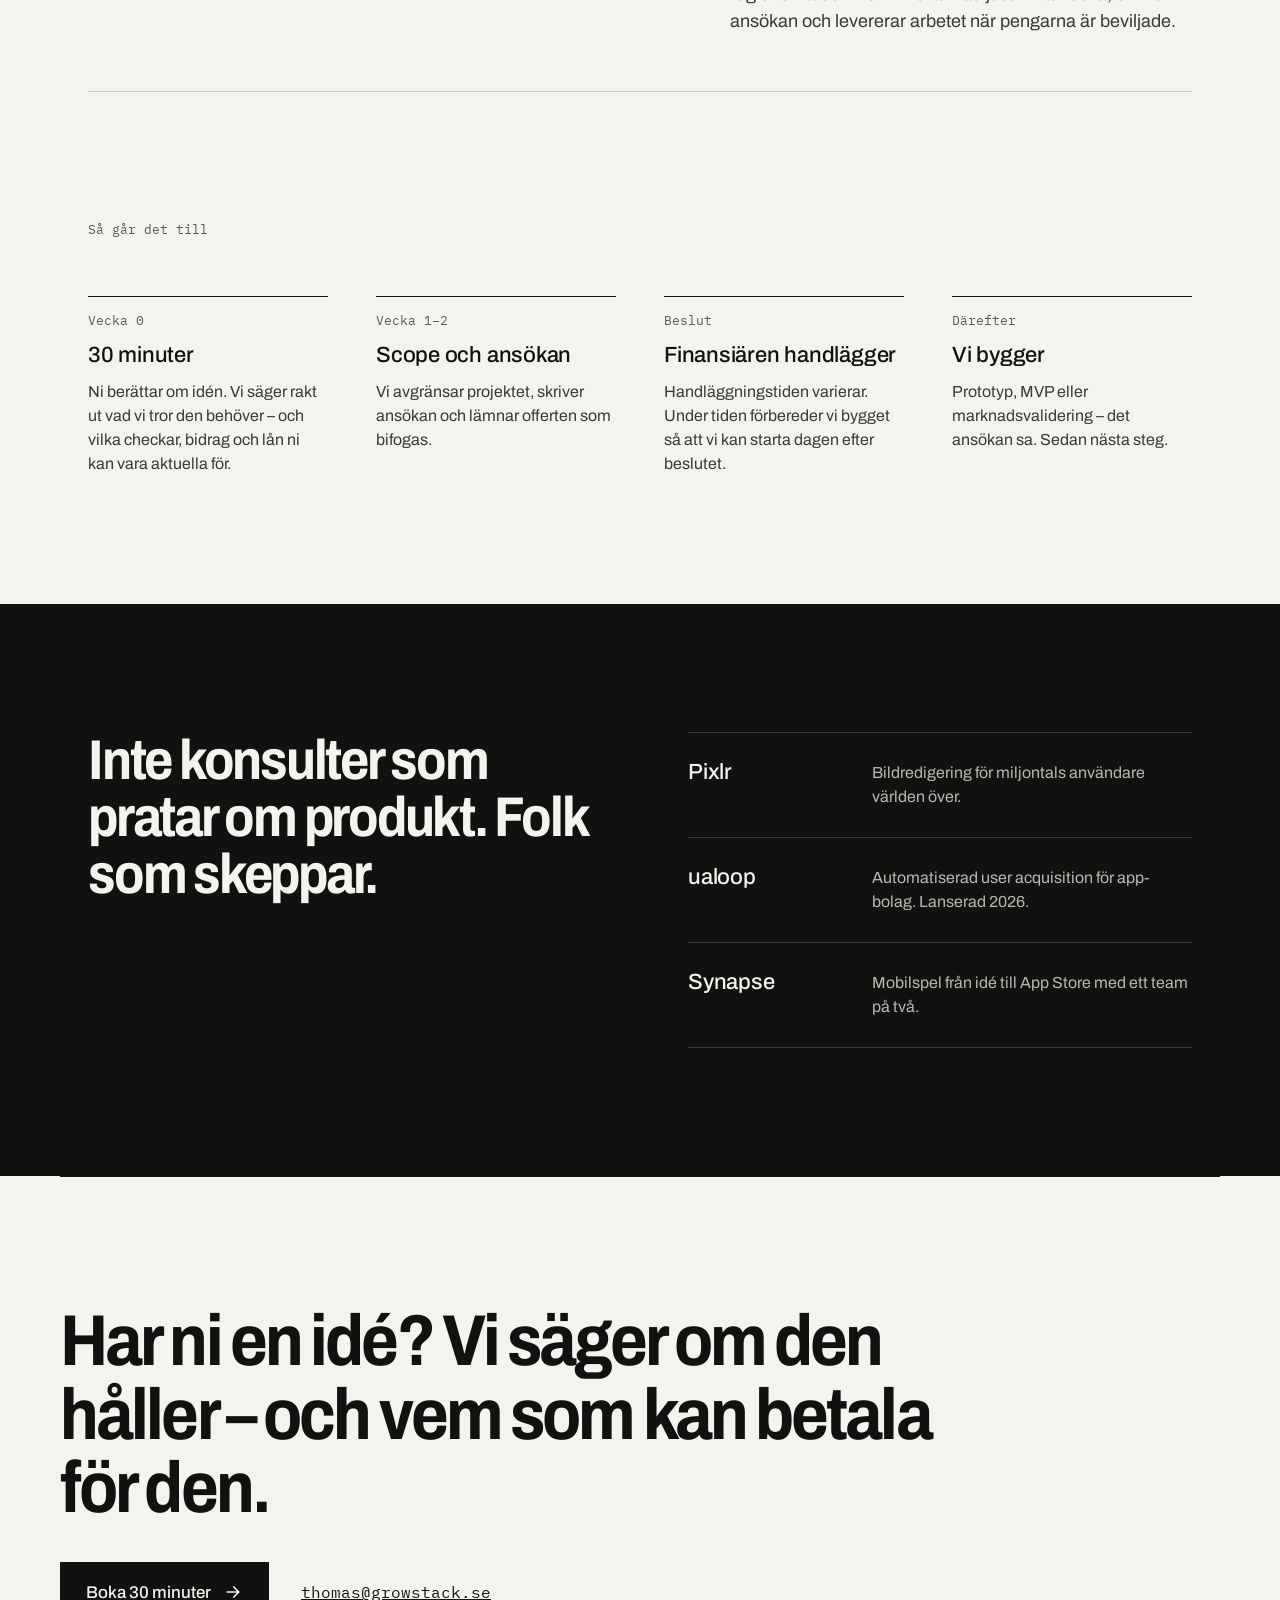
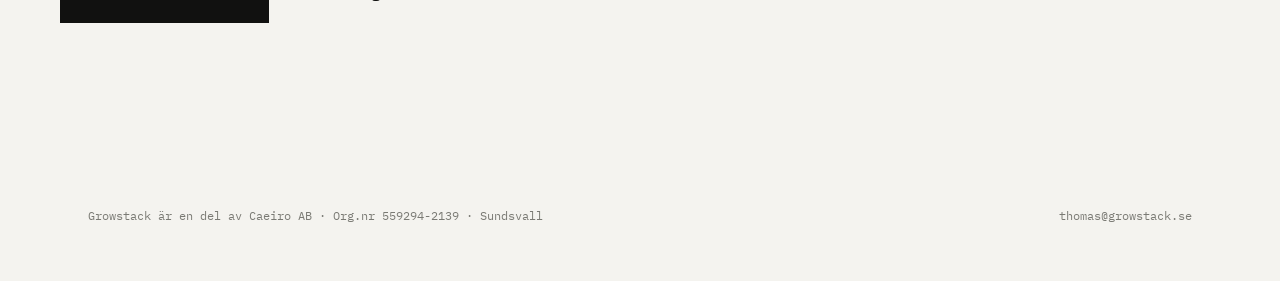
==== commit 8793cf3a: "Finansiering ersätter innovationscheck, nationell copy" ====
--- a/index.html
+++ b/index.html
@@ -1,14 +1,14 @@
 <!doctype html>
 <html lang="sv"><head><meta charset="utf-8"><meta name="viewport" content="width=device-width,initial-scale=1">
-<title>Growstack – produktbygge och rådgivning för startups i Västernorrland</title><meta name="description" content="Teknisk och strategisk rådgivning, MVP-bygge och hjälp med innovationscheck från Region Västernorrland. Sundsvall."><link rel="canonical" href="https://growstack.se/">
-<meta property="og:title" content="Growstack – produktbygge och rådgivning för startups i Västernorrland"><meta property="og:description" content="Teknisk och strategisk rådgivning, MVP-bygge och hjälp med innovationscheck från Region Västernorrland. Sundsvall."><meta property="og:url" content="https://growstack.se/"><meta property="og:type" content="website">
+<title>Growstack – produktbygge, rådgivning och finansiering för startups</title><meta name="description" content="Teknisk och strategisk rådgivning, MVP-bygge och hjälp att hitta och söka checkar, bidrag och lån. Sundsvall, hela landet."><link rel="canonical" href="https://growstack.se/">
+<meta property="og:title" content="Growstack – produktbygge, rådgivning och finansiering för startups"><meta property="og:description" content="Teknisk och strategisk rådgivning, MVP-bygge och hjälp att hitta och söka checkar, bidrag och lån. Sundsvall, hela landet."><meta property="og:url" content="https://growstack.se/"><meta property="og:type" content="website">
 <link rel="preconnect" href="https://fonts.googleapis.com"><link rel="preconnect" href="https://fonts.gstatic.com" crossorigin>
 <link href="https://fonts.googleapis.com/css2?family=Archivo:wdth,wght@87.5,500;87.5,700;100,400;100,500&family=IBM+Plex+Mono:wght@400;500&display=swap" rel="stylesheet">
 <link rel="stylesheet" href="/style.css">
-<script type="application/ld+json">{"@context":"https://schema.org","@type":"ProfessionalService","name":"Growstack","url":"https://growstack.se","email":"thomas@growstack.se","address":{"@type":"PostalAddress","addressLocality":"Sundsvall","addressCountry":"SE"},"areaServed":"Västernorrland","parentOrganization":{"@type":"Organization","name":"Caeiro AB"}}</script>
+<script type="application/ld+json">{"@context":"https://schema.org","@type":"ProfessionalService","name":"Growstack","url":"https://growstack.se","email":"thomas@growstack.se","address":{"@type":"PostalAddress","addressLocality":"Sundsvall","addressCountry":"SE"},"areaServed":"SE","parentOrganization":{"@type":"Organization","name":"Caeiro AB"}}</script>
 </head><body>
-<header><div class="wrap nav" id="nav"><a class="logo" href="/">growstack<span>.se</span></a><ul><li><a href="/innovationscheck">Innovationscheck</a></li><li><a href="/advisory">Advisory</a></li><li><a href="/build">Build</a></li><li><a href="/team">Team</a></li><li><a class="cta" href="/boka">Boka 30 min</a></li></ul>
+<header><div class="wrap nav" id="nav"><a class="logo" href="/">growstack<span>.se</span></a><ul><li><a href="/finansiering">Finansiering</a></li><li><a href="/advisory">Advisory</a></li><li><a href="/build">Build</a></li><li><a href="/team">Team</a></li><li><a class="cta" href="/boka">Boka 30 min</a></li></ul>
 <button class="burger" aria-label="Meny" onclick="document.getElementById('nav').classList.toggle('open')"><svg width="24" height="24" viewBox="0 0 24 24" fill="none" stroke="#111110" stroke-width="2" stroke-linecap="round"><path d="M4 7h16M4 12h16M4 17h16"/></svg></button></div></header>
-<main><section class="wrap hero"><span class="mono">Growstack · Sundsvall</span><h1>Vi bygger produkter.<br>Och bolagen runt dem.</h1><div class="hero-row"><p class="lead">Teknisk och strategisk rådgivning för startups i Västernorrland. Från idé till fungerande produkt – med regionens finansiering i ryggen.</p><a class="btn" href="/boka">Boka 30 minuter<svg width="20" height="20" viewBox="0 0 24 24" fill="none" stroke="currentColor" stroke-width="2" stroke-linecap="round" stroke-linejoin="round"><path d="M5 12h14M13 6l6 6-6 6"/></svg></a></div></section><section class="wrap" style="padding-top:0"><div class="nums"><div><b>75 000 kr</b><span class="mono">per innovationscheck</span></div><div><b>45 %</b><span class="mono">av godkända kostnader täcks</span></div><div><b>3</b><span class="mono">checkar per bolag – vi tar er igenom alla</span></div></div><p class="mono" style="padding-top:14px;font-size:12px;color:var(--faint)">Källa: Region Västernorrland, innovationscheck. Almi handlägger, Västernorrlands Innovationsråd beslutar.</p></section><section class="wrap" style="padding-top:0"><div class="rows"><div><span class="mono">01</span><h2>Advisory</h2><p style="font-size:18px;color:var(--body)">Affärsmodell, prissättning, go-to-market och vad ni ska bygga först. Vi har tagit produkter till miljontals användare och vet vilka beslut som kostar mest att ta fel.</p></div><div><span class="mono">02</span><h2>Build</h2><p style="font-size:18px;color:var(--body)">MVP, app eller plattform – byggd av samma personer som gav råden. Vi levererar något som går att visa kunder och investerare, inte ett dokument om det.</p></div><div><span class="mono">03</span><h2>Funding</h2><p style="font-size:18px;color:var(--body)">Vi bedömer om er idé klarar regionens krav på innovationshöjd, skriver ansökan och lämnar offerten som bifogas. Beviljas checken levererar vi arbetet.</p></div></div></section><section class="wrap" style="padding-top:0"><div class="stack" style="gap:56px"><span class="mono">Så går det till</span><div class="cols"><div><span class=mono>Vecka 0</span><h3>30 minuter</h3><p style="font-size:16px;color:var(--body)">Ni berättar om idén. Vi säger rakt ut om den är check-bar och vad vi tror den behöver.</p></div><div><span class=mono>Vecka 1–2</span><h3>Scope och ansökan</h3><p style="font-size:16px;color:var(--body)">Vi avgränsar projektet, skriver ansökan i Min ansökan och lämnar offerten som bifogas.</p></div><div><span class=mono>Beslut</span><h3>Almi handlägger</h3><p style="font-size:16px;color:var(--body)">Handläggningstiden varierar. Under tiden förbereder vi bygget så att vi kan starta dagen efter beslutet.</p></div><div><span class=mono>Därefter</span><h3>Vi bygger</h3><p style="font-size:16px;color:var(--body)">Prototyp, MVP eller marknadsvalidering – det ansökan sa. Sedan check två och tre.</p></div></div></div></section><section class="dark"><div class="wrap dark-grid"><h2>Inte konsulter som pratar om produkt. Folk som skeppar.</h2><div class="proof"><div><h3>Pixlr</h3><p>Bildredigering för miljontals användare världen över.</p></div><div><h3>ualoop</h3><p>Automatiserad user acquisition för app-bolag. Lanserad 2026.</p></div><div><h3>Synapse</h3><p>Mobilspel från idé till App Store med ett team på två.</p></div></div></div></section><section class="wrap" style="padding:0"><div class="cta-blk"><h2 style="font-size:clamp(36px,6vw,72px);max-width:900px">Har ni en idé? Vi säger om den håller.</h2><div class="row"><a class="btn" href="/boka">Boka 30 minuter<svg width="20" height="20" viewBox="0 0 24 24" fill="none" stroke="currentColor" stroke-width="2" stroke-linecap="round" stroke-linejoin="round"><path d="M5 12h14M13 6l6 6-6 6"/></svg></a><a href="mailto:thomas@growstack.se" class="mono" style="font-size:16px;color:var(--ink)">thomas@growstack.se</a></div></div></section></main>
+<main><section class="wrap hero"><span class="mono">Growstack · Sundsvall</span><h1>Vi bygger produkter.<br>Och bolagen runt dem.</h1><div class="hero-row"><p class="lead">Teknisk och strategisk rådgivning för startups och bolag som ska bygga något nytt. Från idé till fungerande produkt – och vi hittar finansieringen som gör det möjligt.</p><a class="btn" href="/boka">Boka 30 minuter<svg width="20" height="20" viewBox="0 0 24 24" fill="none" stroke="currentColor" stroke-width="2" stroke-linecap="round" stroke-linejoin="round"><path d="M5 12h14M13 6l6 6-6 6"/></svg></a></div></section><section class="wrap" style="padding-top:0"><div class="nums"><div><b>30 min</b><span class="mono">första mötet – gratis, inget säljsnack</span></div><div><b>1 vecka</b><span class="mono">till ni vet vilken finansiering ni kan söka</span></div><div><b>6 veckor</b><span class="mono">från beslut till något ni kan visa kunder</span></div></div></section><section class="wrap" style="padding-top:0"><div class="rows"><div><span class="mono">01</span><h2>Advisory</h2><p style="font-size:18px;color:var(--body)">Affärsmodell, prissättning, go-to-market och vad ni ska bygga först. Vi har tagit produkter till miljontals användare och vet vilka beslut som kostar mest att ta fel.</p></div><div><span class="mono">02</span><h2>Build</h2><p style="font-size:18px;color:var(--body)">MVP, app eller plattform – byggd av samma personer som gav råden. Vi levererar något som går att visa kunder och investerare, inte ett dokument om det.</p></div><div><span class="mono">03</span><h2>Finansiering</h2><p style="font-size:18px;color:var(--body)">Checkar, bidrag och lån från Almi, Vinnova, Tillväxtverket, regionerna och EU. Vi kollar vad just ni kan söka, skriver ansökan och levererar arbetet när pengarna är beviljade.</p></div></div></section><section class="wrap" style="padding-top:0"><div class="stack" style="gap:56px"><span class="mono">Så går det till</span><div class="cols"><div><span class=mono>Vecka 0</span><h3>30 minuter</h3><p style="font-size:16px;color:var(--body)">Ni berättar om idén. Vi säger rakt ut vad vi tror den behöver – och vilka checkar, bidrag och lån ni kan vara aktuella för.</p></div><div><span class=mono>Vecka 1–2</span><h3>Scope och ansökan</h3><p style="font-size:16px;color:var(--body)">Vi avgränsar projektet, skriver ansökan och lämnar offerten som bifogas.</p></div><div><span class=mono>Beslut</span><h3>Finansiären handlägger</h3><p style="font-size:16px;color:var(--body)">Handläggningstiden varierar. Under tiden förbereder vi bygget så att vi kan starta dagen efter beslutet.</p></div><div><span class=mono>Därefter</span><h3>Vi bygger</h3><p style="font-size:16px;color:var(--body)">Prototyp, MVP eller marknadsvalidering – det ansökan sa. Sedan nästa steg.</p></div></div></div></section><section class="dark"><div class="wrap dark-grid"><h2>Inte konsulter som pratar om produkt. Folk som skeppar.</h2><div class="proof"><div><h3>Pixlr</h3><p>Bildredigering för miljontals användare världen över.</p></div><div><h3>ualoop</h3><p>Automatiserad user acquisition för app-bolag. Lanserad 2026.</p></div><div><h3>Synapse</h3><p>Mobilspel från idé till App Store med ett team på två.</p></div></div></div></section><section class="wrap" style="padding:0"><div class="cta-blk"><h2 style="font-size:clamp(36px,6vw,72px);max-width:900px">Har ni en idé? Vi säger om den håller – och vem som kan betala för den.</h2><div class="row"><a class="btn" href="/boka">Boka 30 minuter<svg width="20" height="20" viewBox="0 0 24 24" fill="none" stroke="currentColor" stroke-width="2" stroke-linecap="round" stroke-linejoin="round"><path d="M5 12h14M13 6l6 6-6 6"/></svg></a><a href="mailto:thomas@growstack.se" class="mono" style="font-size:16px;color:var(--ink)">thomas@growstack.se</a></div></div></section></main>
 <footer><div class="wrap foot"><div>Growstack är en del av Caeiro AB · Org.nr 559294-2139 · Sundsvall</div><a href="mailto:thomas@growstack.se">thomas@growstack.se</a></div></footer>
 </body></html>
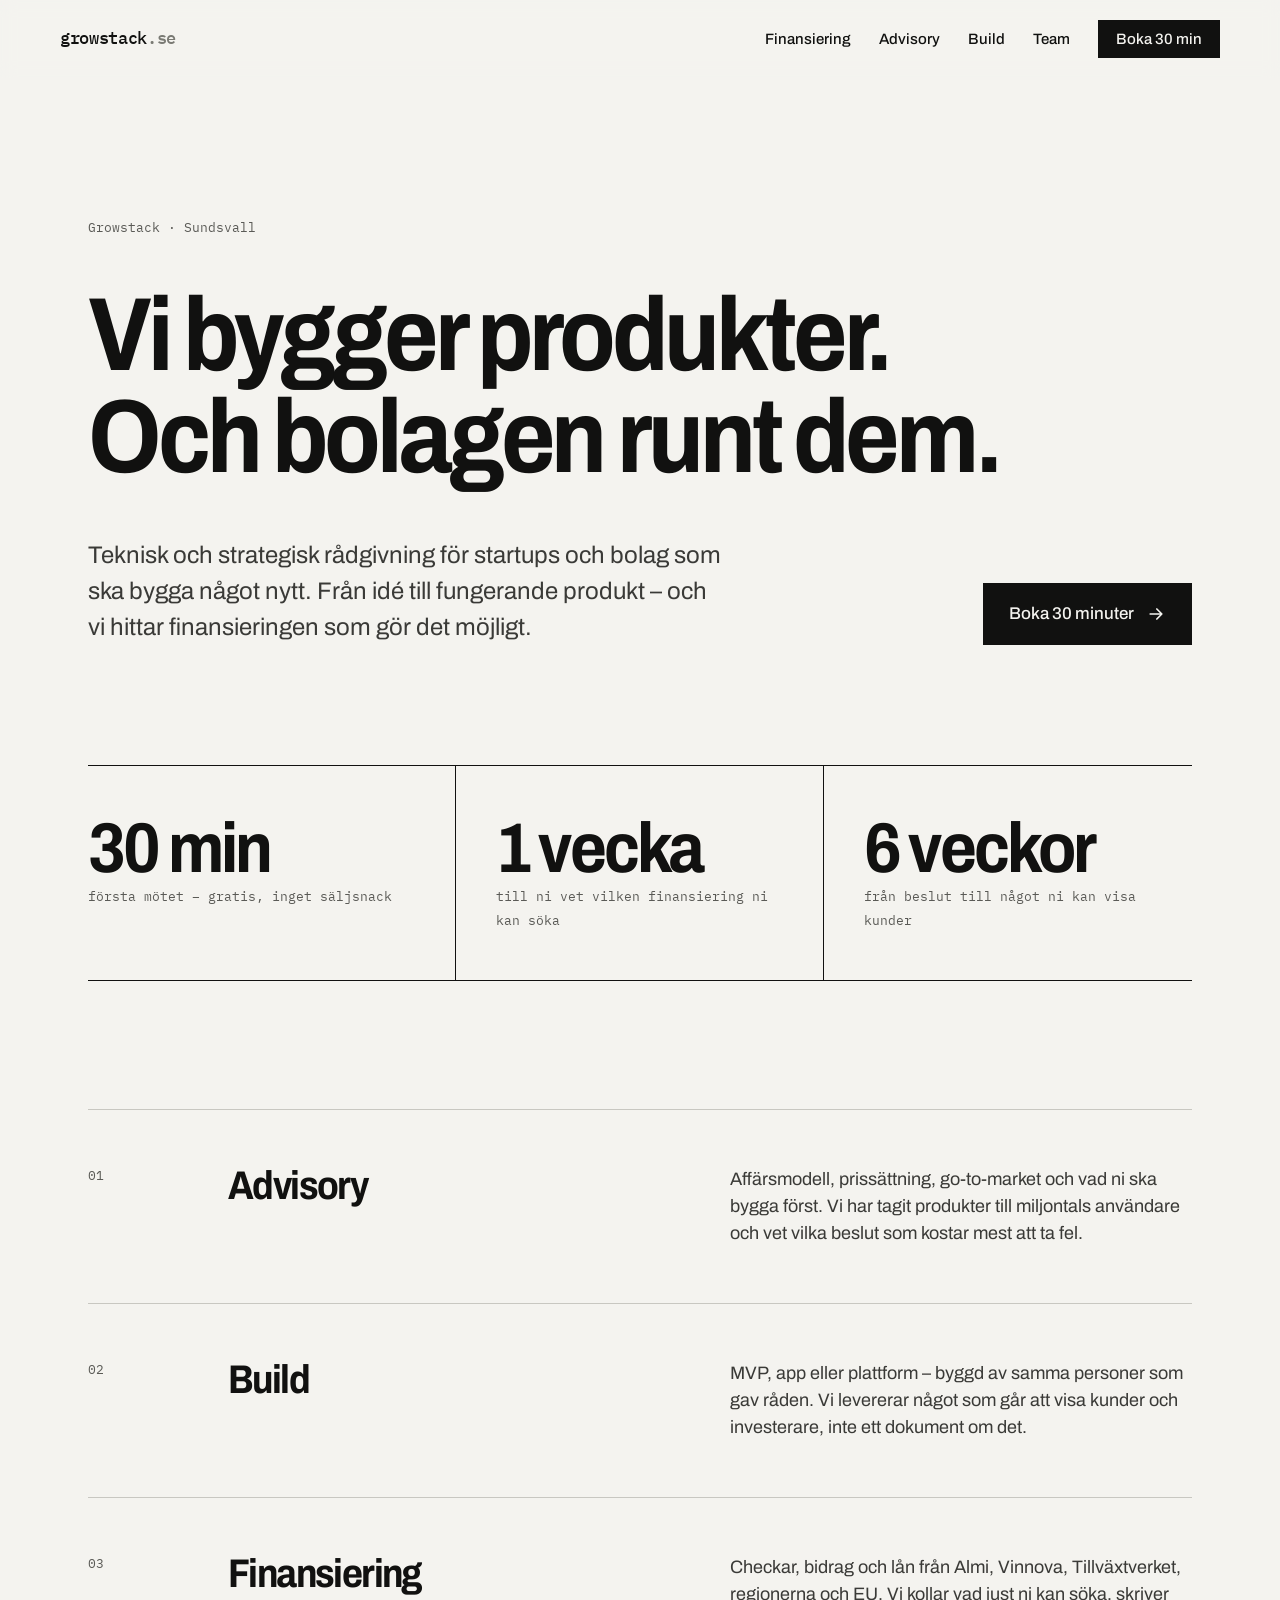
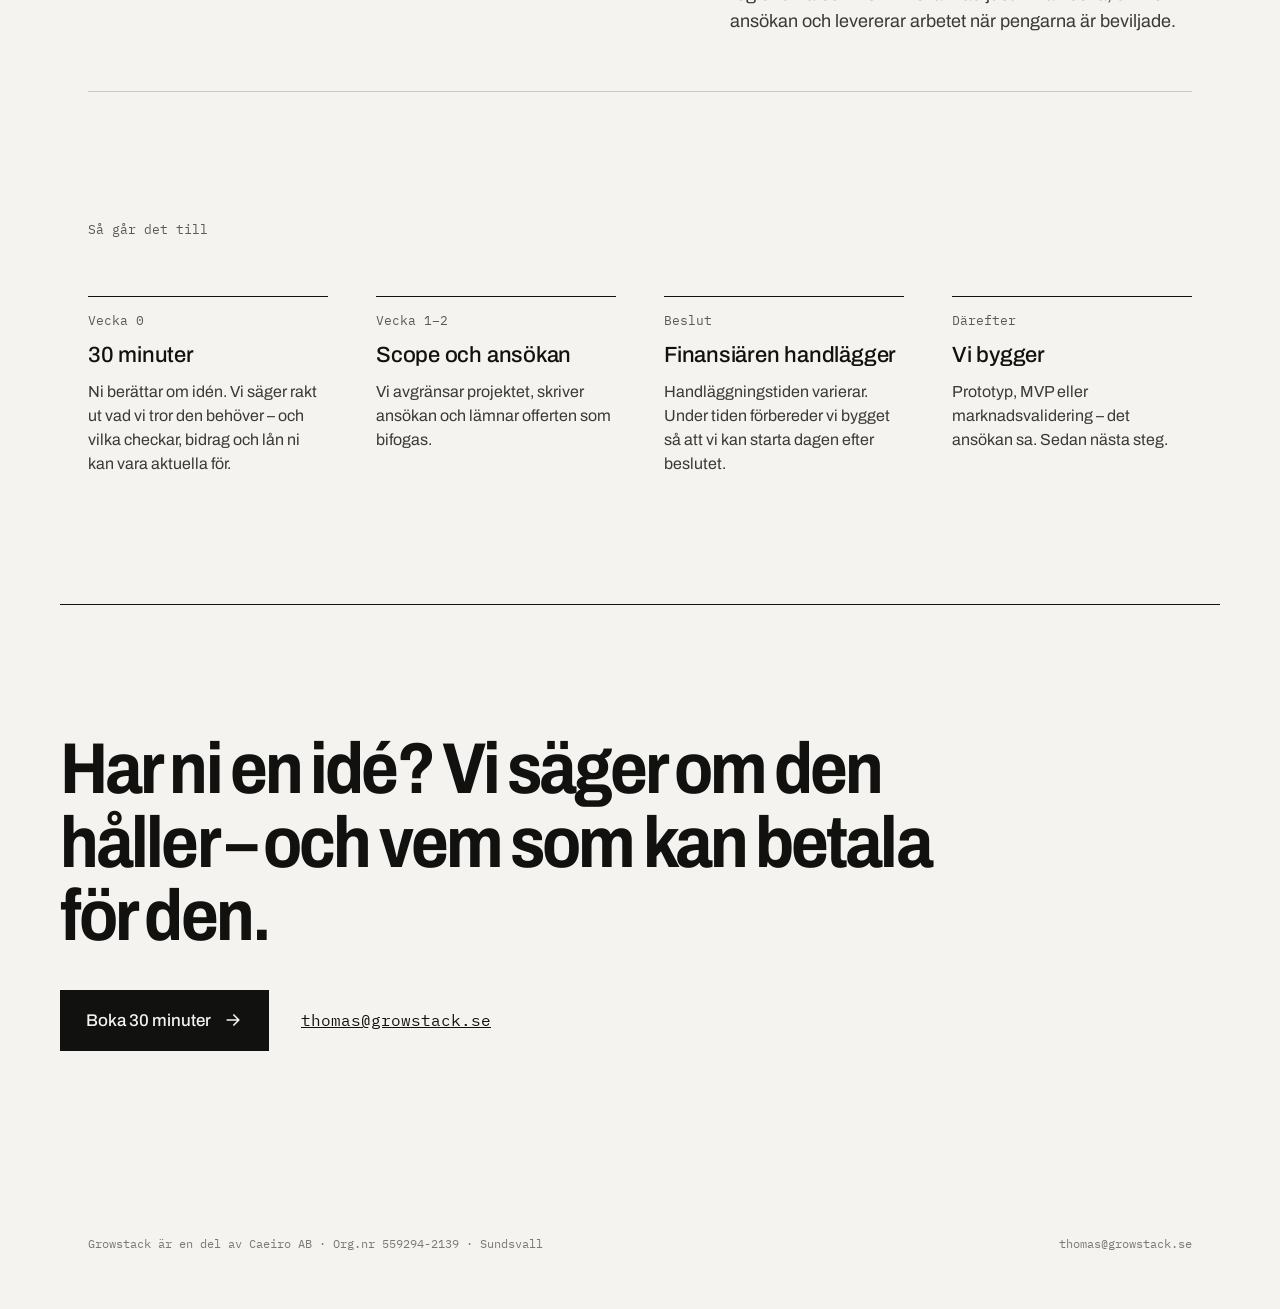
==== commit 44a0ca1d: "Start: tar bort proof-modul. Team: ny rubrik" ====
--- a/index.html
+++ b/index.html
@@ -9,6 +9,6 @@
 </head><body>
 <header><div class="wrap nav" id="nav"><a class="logo" href="/">growstack<span>.se</span></a><ul><li><a href="/finansiering">Finansiering</a></li><li><a href="/advisory">Advisory</a></li><li><a href="/build">Build</a></li><li><a href="/team">Team</a></li><li><a class="cta" href="/boka">Boka 30 min</a></li></ul>
 <button class="burger" aria-label="Meny" onclick="document.getElementById('nav').classList.toggle('open')"><svg width="24" height="24" viewBox="0 0 24 24" fill="none" stroke="#111110" stroke-width="2" stroke-linecap="round"><path d="M4 7h16M4 12h16M4 17h16"/></svg></button></div></header>
-<main><section class="wrap hero"><span class="mono">Growstack · Sundsvall</span><h1>Vi bygger produkter.<br>Och bolagen runt dem.</h1><div class="hero-row"><p class="lead">Teknisk och strategisk rådgivning för startups och bolag som ska bygga något nytt. Från idé till fungerande produkt – och vi hittar finansieringen som gör det möjligt.</p><a class="btn" href="/boka">Boka 30 minuter<svg width="20" height="20" viewBox="0 0 24 24" fill="none" stroke="currentColor" stroke-width="2" stroke-linecap="round" stroke-linejoin="round"><path d="M5 12h14M13 6l6 6-6 6"/></svg></a></div></section><section class="wrap" style="padding-top:0"><div class="nums"><div><b>30 min</b><span class="mono">första mötet – gratis, inget säljsnack</span></div><div><b>1 vecka</b><span class="mono">till ni vet vilken finansiering ni kan söka</span></div><div><b>6 veckor</b><span class="mono">från beslut till något ni kan visa kunder</span></div></div></section><section class="wrap" style="padding-top:0"><div class="rows"><div><span class="mono">01</span><h2>Advisory</h2><p style="font-size:18px;color:var(--body)">Affärsmodell, prissättning, go-to-market och vad ni ska bygga först. Vi har tagit produkter till miljontals användare och vet vilka beslut som kostar mest att ta fel.</p></div><div><span class="mono">02</span><h2>Build</h2><p style="font-size:18px;color:var(--body)">MVP, app eller plattform – byggd av samma personer som gav råden. Vi levererar något som går att visa kunder och investerare, inte ett dokument om det.</p></div><div><span class="mono">03</span><h2>Finansiering</h2><p style="font-size:18px;color:var(--body)">Checkar, bidrag och lån från Almi, Vinnova, Tillväxtverket, regionerna och EU. Vi kollar vad just ni kan söka, skriver ansökan och levererar arbetet när pengarna är beviljade.</p></div></div></section><section class="wrap" style="padding-top:0"><div class="stack" style="gap:56px"><span class="mono">Så går det till</span><div class="cols"><div><span class=mono>Vecka 0</span><h3>30 minuter</h3><p style="font-size:16px;color:var(--body)">Ni berättar om idén. Vi säger rakt ut vad vi tror den behöver – och vilka checkar, bidrag och lån ni kan vara aktuella för.</p></div><div><span class=mono>Vecka 1–2</span><h3>Scope och ansökan</h3><p style="font-size:16px;color:var(--body)">Vi avgränsar projektet, skriver ansökan och lämnar offerten som bifogas.</p></div><div><span class=mono>Beslut</span><h3>Finansiären handlägger</h3><p style="font-size:16px;color:var(--body)">Handläggningstiden varierar. Under tiden förbereder vi bygget så att vi kan starta dagen efter beslutet.</p></div><div><span class=mono>Därefter</span><h3>Vi bygger</h3><p style="font-size:16px;color:var(--body)">Prototyp, MVP eller marknadsvalidering – det ansökan sa. Sedan nästa steg.</p></div></div></div></section><section class="dark"><div class="wrap dark-grid"><h2>Inte konsulter som pratar om produkt. Folk som skeppar.</h2><div class="proof"><div><h3>Pixlr</h3><p>Bildredigering för miljontals användare världen över.</p></div><div><h3>ualoop</h3><p>Automatiserad user acquisition för app-bolag. Lanserad 2026.</p></div><div><h3>Synapse</h3><p>Mobilspel från idé till App Store med ett team på två.</p></div></div></div></section><section class="wrap" style="padding:0"><div class="cta-blk"><h2 style="font-size:clamp(36px,6vw,72px);max-width:900px">Har ni en idé? Vi säger om den håller – och vem som kan betala för den.</h2><div class="row"><a class="btn" href="/boka">Boka 30 minuter<svg width="20" height="20" viewBox="0 0 24 24" fill="none" stroke="currentColor" stroke-width="2" stroke-linecap="round" stroke-linejoin="round"><path d="M5 12h14M13 6l6 6-6 6"/></svg></a><a href="mailto:thomas@growstack.se" class="mono" style="font-size:16px;color:var(--ink)">thomas@growstack.se</a></div></div></section></main>
+<main><section class="wrap hero"><span class="mono">Growstack · Sundsvall</span><h1>Vi bygger produkter.<br>Och bolagen runt dem.</h1><div class="hero-row"><p class="lead">Teknisk och strategisk rådgivning för startups och bolag som ska bygga något nytt. Från idé till fungerande produkt – och vi hittar finansieringen som gör det möjligt.</p><a class="btn" href="/boka">Boka 30 minuter<svg width="20" height="20" viewBox="0 0 24 24" fill="none" stroke="currentColor" stroke-width="2" stroke-linecap="round" stroke-linejoin="round"><path d="M5 12h14M13 6l6 6-6 6"/></svg></a></div></section><section class="wrap" style="padding-top:0"><div class="nums"><div><b>30 min</b><span class="mono">första mötet – gratis, inget säljsnack</span></div><div><b>1 vecka</b><span class="mono">till ni vet vilken finansiering ni kan söka</span></div><div><b>6 veckor</b><span class="mono">från beslut till något ni kan visa kunder</span></div></div></section><section class="wrap" style="padding-top:0"><div class="rows"><div><span class="mono">01</span><h2>Advisory</h2><p style="font-size:18px;color:var(--body)">Affärsmodell, prissättning, go-to-market och vad ni ska bygga först. Vi har tagit produkter till miljontals användare och vet vilka beslut som kostar mest att ta fel.</p></div><div><span class="mono">02</span><h2>Build</h2><p style="font-size:18px;color:var(--body)">MVP, app eller plattform – byggd av samma personer som gav råden. Vi levererar något som går att visa kunder och investerare, inte ett dokument om det.</p></div><div><span class="mono">03</span><h2>Finansiering</h2><p style="font-size:18px;color:var(--body)">Checkar, bidrag och lån från Almi, Vinnova, Tillväxtverket, regionerna och EU. Vi kollar vad just ni kan söka, skriver ansökan och levererar arbetet när pengarna är beviljade.</p></div></div></section><section class="wrap" style="padding-top:0"><div class="stack" style="gap:56px"><span class="mono">Så går det till</span><div class="cols"><div><span class=mono>Vecka 0</span><h3>30 minuter</h3><p style="font-size:16px;color:var(--body)">Ni berättar om idén. Vi säger rakt ut vad vi tror den behöver – och vilka checkar, bidrag och lån ni kan vara aktuella för.</p></div><div><span class=mono>Vecka 1–2</span><h3>Scope och ansökan</h3><p style="font-size:16px;color:var(--body)">Vi avgränsar projektet, skriver ansökan och lämnar offerten som bifogas.</p></div><div><span class=mono>Beslut</span><h3>Finansiären handlägger</h3><p style="font-size:16px;color:var(--body)">Handläggningstiden varierar. Under tiden förbereder vi bygget så att vi kan starta dagen efter beslutet.</p></div><div><span class=mono>Därefter</span><h3>Vi bygger</h3><p style="font-size:16px;color:var(--body)">Prototyp, MVP eller marknadsvalidering – det ansökan sa. Sedan nästa steg.</p></div></div></div></section><section class="wrap" style="padding:0"><div class="cta-blk"><h2 style="font-size:clamp(36px,6vw,72px);max-width:900px">Har ni en idé? Vi säger om den håller – och vem som kan betala för den.</h2><div class="row"><a class="btn" href="/boka">Boka 30 minuter<svg width="20" height="20" viewBox="0 0 24 24" fill="none" stroke="currentColor" stroke-width="2" stroke-linecap="round" stroke-linejoin="round"><path d="M5 12h14M13 6l6 6-6 6"/></svg></a><a href="mailto:thomas@growstack.se" class="mono" style="font-size:16px;color:var(--ink)">thomas@growstack.se</a></div></div></section></main>
 <footer><div class="wrap foot"><div>Growstack är en del av Caeiro AB · Org.nr 559294-2139 · Sundsvall</div><a href="mailto:thomas@growstack.se">thomas@growstack.se</a></div></footer>
 </body></html>
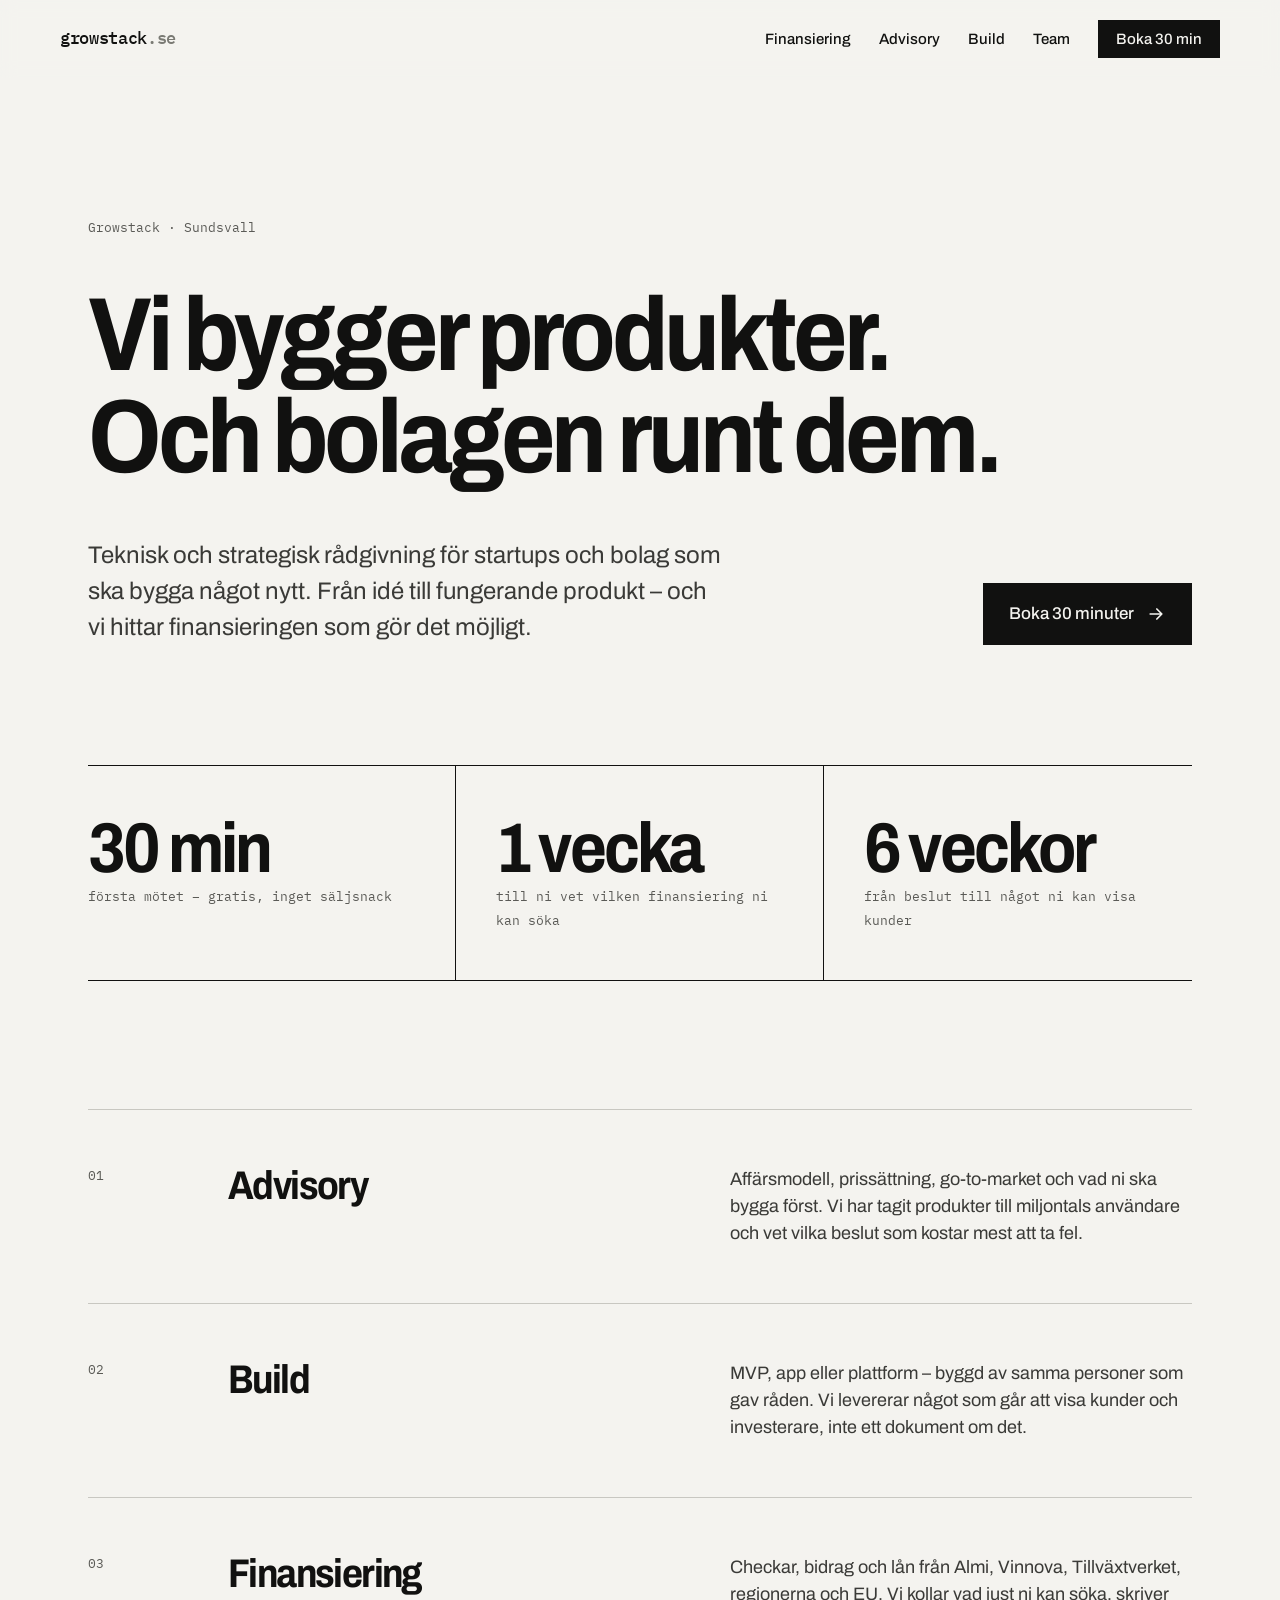
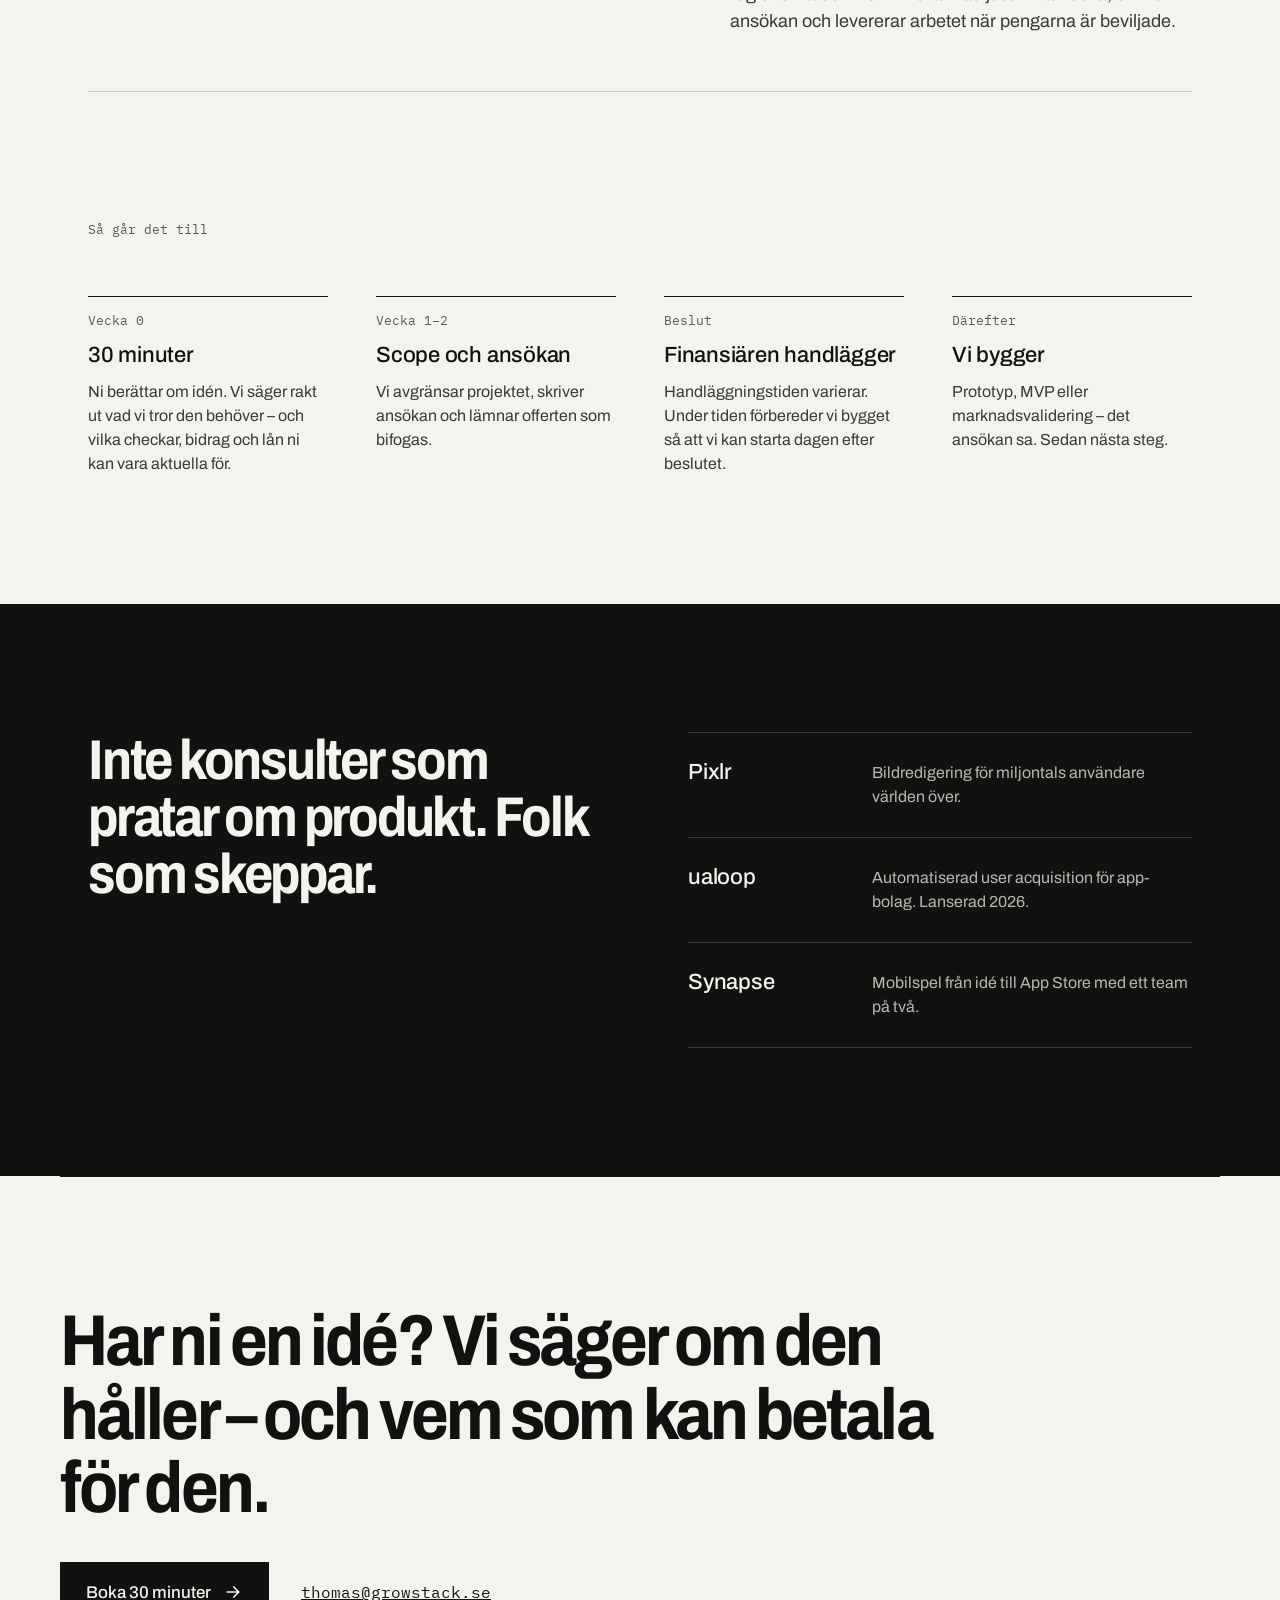
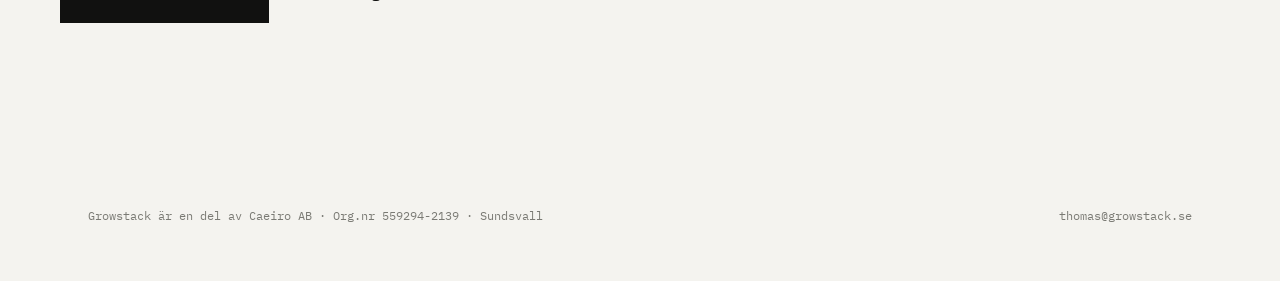
==== commit 4685b201: "hela landet -> hela världen" ====
--- a/index.html
+++ b/index.html
@@ -1,7 +1,7 @@
 <!doctype html>
 <html lang="sv"><head><meta charset="utf-8"><meta name="viewport" content="width=device-width,initial-scale=1">
-<title>Growstack – produktbygge, rådgivning och finansiering för startups</title><meta name="description" content="Teknisk och strategisk rådgivning, MVP-bygge och hjälp att hitta och söka checkar, bidrag och lån. Sundsvall, hela landet."><link rel="canonical" href="https://growstack.se/">
-<meta property="og:title" content="Growstack – produktbygge, rådgivning och finansiering för startups"><meta property="og:description" content="Teknisk och strategisk rådgivning, MVP-bygge och hjälp att hitta och söka checkar, bidrag och lån. Sundsvall, hela landet."><meta property="og:url" content="https://growstack.se/"><meta property="og:type" content="website">
+<title>Growstack – produktbygge, rådgivning och finansiering för startups</title><meta name="description" content="Teknisk och strategisk rådgivning, MVP-bygge och hjälp att hitta och söka checkar, bidrag och lån. Sundsvall, hela världen."><link rel="canonical" href="https://growstack.se/">
+<meta property="og:title" content="Growstack – produktbygge, rådgivning och finansiering för startups"><meta property="og:description" content="Teknisk och strategisk rådgivning, MVP-bygge och hjälp att hitta och söka checkar, bidrag och lån. Sundsvall, hela världen."><meta property="og:url" content="https://growstack.se/"><meta property="og:type" content="website">
 <link rel="preconnect" href="https://fonts.googleapis.com"><link rel="preconnect" href="https://fonts.gstatic.com" crossorigin>
 <link href="https://fonts.googleapis.com/css2?family=Archivo:wdth,wght@87.5,500;87.5,700;100,400;100,500&family=IBM+Plex+Mono:wght@400;500&display=swap" rel="stylesheet">
 <link rel="stylesheet" href="/style.css">
@@ -9,6 +9,6 @@
 </head><body>
 <header><div class="wrap nav" id="nav"><a class="logo" href="/">growstack<span>.se</span></a><ul><li><a href="/finansiering">Finansiering</a></li><li><a href="/advisory">Advisory</a></li><li><a href="/build">Build</a></li><li><a href="/team">Team</a></li><li><a class="cta" href="/boka">Boka 30 min</a></li></ul>
 <button class="burger" aria-label="Meny" onclick="document.getElementById('nav').classList.toggle('open')"><svg width="24" height="24" viewBox="0 0 24 24" fill="none" stroke="#111110" stroke-width="2" stroke-linecap="round"><path d="M4 7h16M4 12h16M4 17h16"/></svg></button></div></header>
-<main><section class="wrap hero"><span class="mono">Growstack · Sundsvall</span><h1>Vi bygger produkter.<br>Och bolagen runt dem.</h1><div class="hero-row"><p class="lead">Teknisk och strategisk rådgivning för startups och bolag som ska bygga något nytt. Från idé till fungerande produkt – och vi hittar finansieringen som gör det möjligt.</p><a class="btn" href="/boka">Boka 30 minuter<svg width="20" height="20" viewBox="0 0 24 24" fill="none" stroke="currentColor" stroke-width="2" stroke-linecap="round" stroke-linejoin="round"><path d="M5 12h14M13 6l6 6-6 6"/></svg></a></div></section><section class="wrap" style="padding-top:0"><div class="nums"><div><b>30 min</b><span class="mono">första mötet – gratis, inget säljsnack</span></div><div><b>1 vecka</b><span class="mono">till ni vet vilken finansiering ni kan söka</span></div><div><b>6 veckor</b><span class="mono">från beslut till något ni kan visa kunder</span></div></div></section><section class="wrap" style="padding-top:0"><div class="rows"><div><span class="mono">01</span><h2>Advisory</h2><p style="font-size:18px;color:var(--body)">Affärsmodell, prissättning, go-to-market och vad ni ska bygga först. Vi har tagit produkter till miljontals användare och vet vilka beslut som kostar mest att ta fel.</p></div><div><span class="mono">02</span><h2>Build</h2><p style="font-size:18px;color:var(--body)">MVP, app eller plattform – byggd av samma personer som gav råden. Vi levererar något som går att visa kunder och investerare, inte ett dokument om det.</p></div><div><span class="mono">03</span><h2>Finansiering</h2><p style="font-size:18px;color:var(--body)">Checkar, bidrag och lån från Almi, Vinnova, Tillväxtverket, regionerna och EU. Vi kollar vad just ni kan söka, skriver ansökan och levererar arbetet när pengarna är beviljade.</p></div></div></section><section class="wrap" style="padding-top:0"><div class="stack" style="gap:56px"><span class="mono">Så går det till</span><div class="cols"><div><span class=mono>Vecka 0</span><h3>30 minuter</h3><p style="font-size:16px;color:var(--body)">Ni berättar om idén. Vi säger rakt ut vad vi tror den behöver – och vilka checkar, bidrag och lån ni kan vara aktuella för.</p></div><div><span class=mono>Vecka 1–2</span><h3>Scope och ansökan</h3><p style="font-size:16px;color:var(--body)">Vi avgränsar projektet, skriver ansökan och lämnar offerten som bifogas.</p></div><div><span class=mono>Beslut</span><h3>Finansiären handlägger</h3><p style="font-size:16px;color:var(--body)">Handläggningstiden varierar. Under tiden förbereder vi bygget så att vi kan starta dagen efter beslutet.</p></div><div><span class=mono>Därefter</span><h3>Vi bygger</h3><p style="font-size:16px;color:var(--body)">Prototyp, MVP eller marknadsvalidering – det ansökan sa. Sedan nästa steg.</p></div></div></div></section><section class="wrap" style="padding:0"><div class="cta-blk"><h2 style="font-size:clamp(36px,6vw,72px);max-width:900px">Har ni en idé? Vi säger om den håller – och vem som kan betala för den.</h2><div class="row"><a class="btn" href="/boka">Boka 30 minuter<svg width="20" height="20" viewBox="0 0 24 24" fill="none" stroke="currentColor" stroke-width="2" stroke-linecap="round" stroke-linejoin="round"><path d="M5 12h14M13 6l6 6-6 6"/></svg></a><a href="mailto:thomas@growstack.se" class="mono" style="font-size:16px;color:var(--ink)">thomas@growstack.se</a></div></div></section></main>
+<main><section class="wrap hero"><span class="mono">Growstack · Sundsvall</span><h1>Vi bygger produkter.<br>Och bolagen runt dem.</h1><div class="hero-row"><p class="lead">Teknisk och strategisk rådgivning för startups och bolag som ska bygga något nytt. Från idé till fungerande produkt – och vi hittar finansieringen som gör det möjligt.</p><a class="btn" href="/boka">Boka 30 minuter<svg width="20" height="20" viewBox="0 0 24 24" fill="none" stroke="currentColor" stroke-width="2" stroke-linecap="round" stroke-linejoin="round"><path d="M5 12h14M13 6l6 6-6 6"/></svg></a></div></section><section class="wrap" style="padding-top:0"><div class="nums"><div><b>30 min</b><span class="mono">första mötet – gratis, inget säljsnack</span></div><div><b>1 vecka</b><span class="mono">till ni vet vilken finansiering ni kan söka</span></div><div><b>6 veckor</b><span class="mono">från beslut till något ni kan visa kunder</span></div></div></section><section class="wrap" style="padding-top:0"><div class="rows"><div><span class="mono">01</span><h2>Advisory</h2><p style="font-size:18px;color:var(--body)">Affärsmodell, prissättning, go-to-market och vad ni ska bygga först. Vi har tagit produkter till miljontals användare och vet vilka beslut som kostar mest att ta fel.</p></div><div><span class="mono">02</span><h2>Build</h2><p style="font-size:18px;color:var(--body)">MVP, app eller plattform – byggd av samma personer som gav råden. Vi levererar något som går att visa kunder och investerare, inte ett dokument om det.</p></div><div><span class="mono">03</span><h2>Finansiering</h2><p style="font-size:18px;color:var(--body)">Checkar, bidrag och lån från Almi, Vinnova, Tillväxtverket, regionerna och EU. Vi kollar vad just ni kan söka, skriver ansökan och levererar arbetet när pengarna är beviljade.</p></div></div></section><section class="wrap" style="padding-top:0"><div class="stack" style="gap:56px"><span class="mono">Så går det till</span><div class="cols"><div><span class=mono>Vecka 0</span><h3>30 minuter</h3><p style="font-size:16px;color:var(--body)">Ni berättar om idén. Vi säger rakt ut vad vi tror den behöver – och vilka checkar, bidrag och lån ni kan vara aktuella för.</p></div><div><span class=mono>Vecka 1–2</span><h3>Scope och ansökan</h3><p style="font-size:16px;color:var(--body)">Vi avgränsar projektet, skriver ansökan och lämnar offerten som bifogas.</p></div><div><span class=mono>Beslut</span><h3>Finansiären handlägger</h3><p style="font-size:16px;color:var(--body)">Handläggningstiden varierar. Under tiden förbereder vi bygget så att vi kan starta dagen efter beslutet.</p></div><div><span class=mono>Därefter</span><h3>Vi bygger</h3><p style="font-size:16px;color:var(--body)">Prototyp, MVP eller marknadsvalidering – det ansökan sa. Sedan nästa steg.</p></div></div></div></section><section class="dark"><div class="wrap dark-grid"><h2>Inte konsulter som pratar om produkt. Folk som skeppar.</h2><div class="proof"><div><h3>Pixlr</h3><p>Bildredigering för miljontals användare världen över.</p></div><div><h3>ualoop</h3><p>Automatiserad user acquisition för app-bolag. Lanserad 2026.</p></div><div><h3>Synapse</h3><p>Mobilspel från idé till App Store med ett team på två.</p></div></div></div></section><section class="wrap" style="padding:0"><div class="cta-blk"><h2 style="font-size:clamp(36px,6vw,72px);max-width:900px">Har ni en idé? Vi säger om den håller – och vem som kan betala för den.</h2><div class="row"><a class="btn" href="/boka">Boka 30 minuter<svg width="20" height="20" viewBox="0 0 24 24" fill="none" stroke="currentColor" stroke-width="2" stroke-linecap="round" stroke-linejoin="round"><path d="M5 12h14M13 6l6 6-6 6"/></svg></a><a href="mailto:thomas@growstack.se" class="mono" style="font-size:16px;color:var(--ink)">thomas@growstack.se</a></div></div></section></main>
 <footer><div class="wrap foot"><div>Growstack är en del av Caeiro AB · Org.nr 559294-2139 · Sundsvall</div><a href="mailto:thomas@growstack.se">thomas@growstack.se</a></div></footer>
 </body></html>
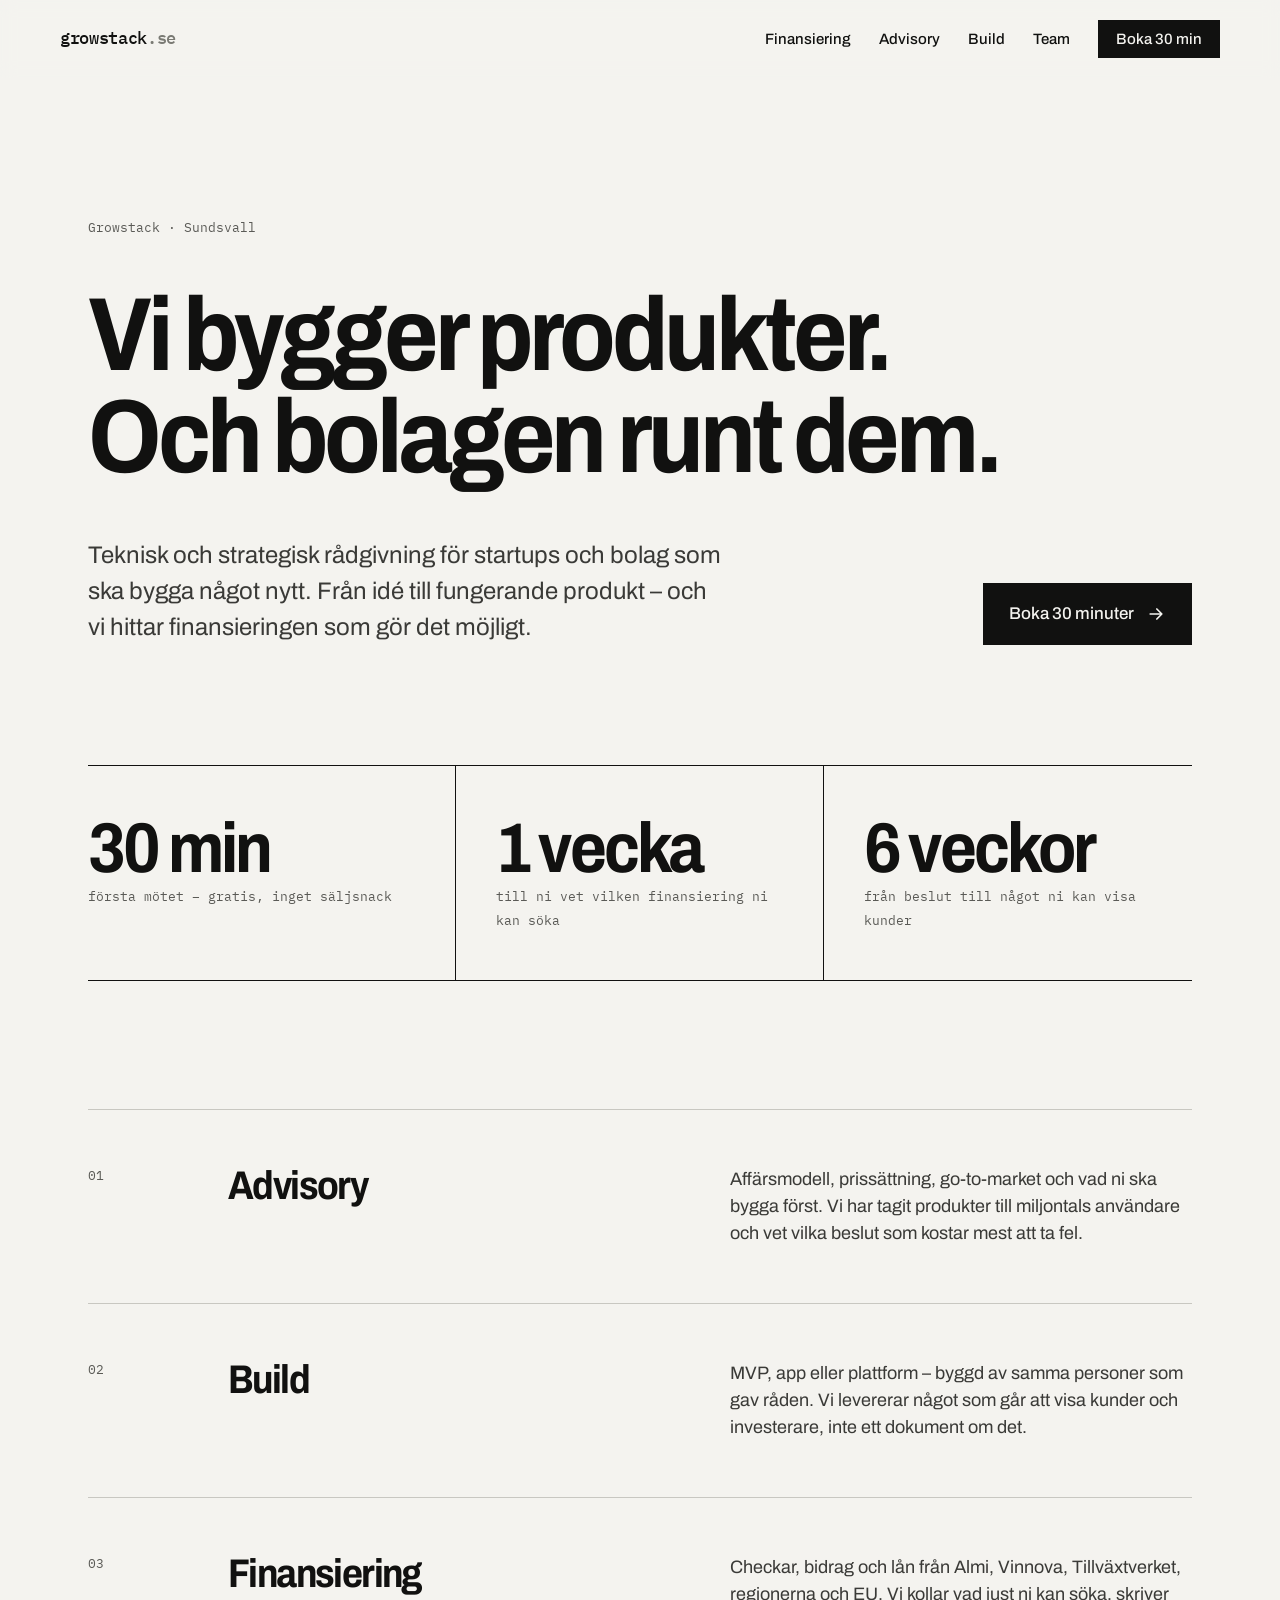
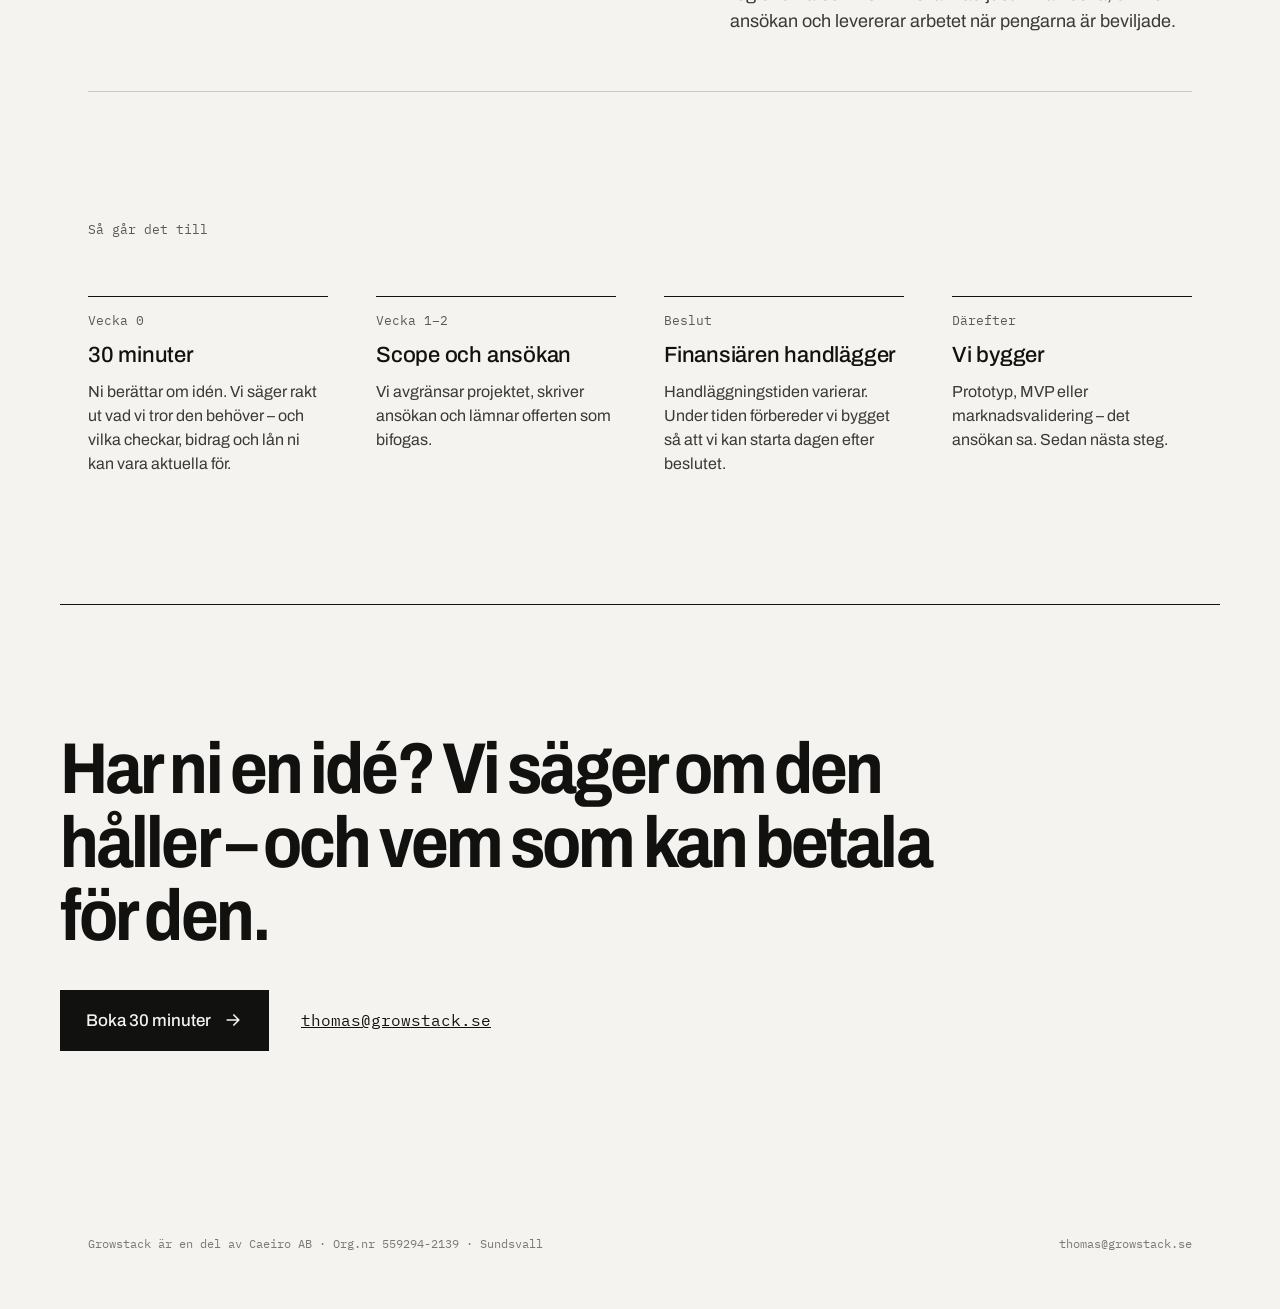
==== commit 511ba19a: "Start utan proof-modul, Team-rubrik, hela världen" ====
--- a/index.html
+++ b/index.html
@@ -9,6 +9,6 @@
 </head><body>
 <header><div class="wrap nav" id="nav"><a class="logo" href="/">growstack<span>.se</span></a><ul><li><a href="/finansiering">Finansiering</a></li><li><a href="/advisory">Advisory</a></li><li><a href="/build">Build</a></li><li><a href="/team">Team</a></li><li><a class="cta" href="/boka">Boka 30 min</a></li></ul>
 <button class="burger" aria-label="Meny" onclick="document.getElementById('nav').classList.toggle('open')"><svg width="24" height="24" viewBox="0 0 24 24" fill="none" stroke="#111110" stroke-width="2" stroke-linecap="round"><path d="M4 7h16M4 12h16M4 17h16"/></svg></button></div></header>
-<main><section class="wrap hero"><span class="mono">Growstack · Sundsvall</span><h1>Vi bygger produkter.<br>Och bolagen runt dem.</h1><div class="hero-row"><p class="lead">Teknisk och strategisk rådgivning för startups och bolag som ska bygga något nytt. Från idé till fungerande produkt – och vi hittar finansieringen som gör det möjligt.</p><a class="btn" href="/boka">Boka 30 minuter<svg width="20" height="20" viewBox="0 0 24 24" fill="none" stroke="currentColor" stroke-width="2" stroke-linecap="round" stroke-linejoin="round"><path d="M5 12h14M13 6l6 6-6 6"/></svg></a></div></section><section class="wrap" style="padding-top:0"><div class="nums"><div><b>30 min</b><span class="mono">första mötet – gratis, inget säljsnack</span></div><div><b>1 vecka</b><span class="mono">till ni vet vilken finansiering ni kan söka</span></div><div><b>6 veckor</b><span class="mono">från beslut till något ni kan visa kunder</span></div></div></section><section class="wrap" style="padding-top:0"><div class="rows"><div><span class="mono">01</span><h2>Advisory</h2><p style="font-size:18px;color:var(--body)">Affärsmodell, prissättning, go-to-market och vad ni ska bygga först. Vi har tagit produkter till miljontals användare och vet vilka beslut som kostar mest att ta fel.</p></div><div><span class="mono">02</span><h2>Build</h2><p style="font-size:18px;color:var(--body)">MVP, app eller plattform – byggd av samma personer som gav råden. Vi levererar något som går att visa kunder och investerare, inte ett dokument om det.</p></div><div><span class="mono">03</span><h2>Finansiering</h2><p style="font-size:18px;color:var(--body)">Checkar, bidrag och lån från Almi, Vinnova, Tillväxtverket, regionerna och EU. Vi kollar vad just ni kan söka, skriver ansökan och levererar arbetet när pengarna är beviljade.</p></div></div></section><section class="wrap" style="padding-top:0"><div class="stack" style="gap:56px"><span class="mono">Så går det till</span><div class="cols"><div><span class=mono>Vecka 0</span><h3>30 minuter</h3><p style="font-size:16px;color:var(--body)">Ni berättar om idén. Vi säger rakt ut vad vi tror den behöver – och vilka checkar, bidrag och lån ni kan vara aktuella för.</p></div><div><span class=mono>Vecka 1–2</span><h3>Scope och ansökan</h3><p style="font-size:16px;color:var(--body)">Vi avgränsar projektet, skriver ansökan och lämnar offerten som bifogas.</p></div><div><span class=mono>Beslut</span><h3>Finansiären handlägger</h3><p style="font-size:16px;color:var(--body)">Handläggningstiden varierar. Under tiden förbereder vi bygget så att vi kan starta dagen efter beslutet.</p></div><div><span class=mono>Därefter</span><h3>Vi bygger</h3><p style="font-size:16px;color:var(--body)">Prototyp, MVP eller marknadsvalidering – det ansökan sa. Sedan nästa steg.</p></div></div></div></section><section class="dark"><div class="wrap dark-grid"><h2>Inte konsulter som pratar om produkt. Folk som skeppar.</h2><div class="proof"><div><h3>Pixlr</h3><p>Bildredigering för miljontals användare världen över.</p></div><div><h3>ualoop</h3><p>Automatiserad user acquisition för app-bolag. Lanserad 2026.</p></div><div><h3>Synapse</h3><p>Mobilspel från idé till App Store med ett team på två.</p></div></div></div></section><section class="wrap" style="padding:0"><div class="cta-blk"><h2 style="font-size:clamp(36px,6vw,72px);max-width:900px">Har ni en idé? Vi säger om den håller – och vem som kan betala för den.</h2><div class="row"><a class="btn" href="/boka">Boka 30 minuter<svg width="20" height="20" viewBox="0 0 24 24" fill="none" stroke="currentColor" stroke-width="2" stroke-linecap="round" stroke-linejoin="round"><path d="M5 12h14M13 6l6 6-6 6"/></svg></a><a href="mailto:thomas@growstack.se" class="mono" style="font-size:16px;color:var(--ink)">thomas@growstack.se</a></div></div></section></main>
+<main><section class="wrap hero"><span class="mono">Growstack · Sundsvall</span><h1>Vi bygger produkter.<br>Och bolagen runt dem.</h1><div class="hero-row"><p class="lead">Teknisk och strategisk rådgivning för startups och bolag som ska bygga något nytt. Från idé till fungerande produkt – och vi hittar finansieringen som gör det möjligt.</p><a class="btn" href="/boka">Boka 30 minuter<svg width="20" height="20" viewBox="0 0 24 24" fill="none" stroke="currentColor" stroke-width="2" stroke-linecap="round" stroke-linejoin="round"><path d="M5 12h14M13 6l6 6-6 6"/></svg></a></div></section><section class="wrap" style="padding-top:0"><div class="nums"><div><b>30 min</b><span class="mono">första mötet – gratis, inget säljsnack</span></div><div><b>1 vecka</b><span class="mono">till ni vet vilken finansiering ni kan söka</span></div><div><b>6 veckor</b><span class="mono">från beslut till något ni kan visa kunder</span></div></div></section><section class="wrap" style="padding-top:0"><div class="rows"><div><span class="mono">01</span><h2>Advisory</h2><p style="font-size:18px;color:var(--body)">Affärsmodell, prissättning, go-to-market och vad ni ska bygga först. Vi har tagit produkter till miljontals användare och vet vilka beslut som kostar mest att ta fel.</p></div><div><span class="mono">02</span><h2>Build</h2><p style="font-size:18px;color:var(--body)">MVP, app eller plattform – byggd av samma personer som gav råden. Vi levererar något som går att visa kunder och investerare, inte ett dokument om det.</p></div><div><span class="mono">03</span><h2>Finansiering</h2><p style="font-size:18px;color:var(--body)">Checkar, bidrag och lån från Almi, Vinnova, Tillväxtverket, regionerna och EU. Vi kollar vad just ni kan söka, skriver ansökan och levererar arbetet när pengarna är beviljade.</p></div></div></section><section class="wrap" style="padding-top:0"><div class="stack" style="gap:56px"><span class="mono">Så går det till</span><div class="cols"><div><span class=mono>Vecka 0</span><h3>30 minuter</h3><p style="font-size:16px;color:var(--body)">Ni berättar om idén. Vi säger rakt ut vad vi tror den behöver – och vilka checkar, bidrag och lån ni kan vara aktuella för.</p></div><div><span class=mono>Vecka 1–2</span><h3>Scope och ansökan</h3><p style="font-size:16px;color:var(--body)">Vi avgränsar projektet, skriver ansökan och lämnar offerten som bifogas.</p></div><div><span class=mono>Beslut</span><h3>Finansiären handlägger</h3><p style="font-size:16px;color:var(--body)">Handläggningstiden varierar. Under tiden förbereder vi bygget så att vi kan starta dagen efter beslutet.</p></div><div><span class=mono>Därefter</span><h3>Vi bygger</h3><p style="font-size:16px;color:var(--body)">Prototyp, MVP eller marknadsvalidering – det ansökan sa. Sedan nästa steg.</p></div></div></div></section><section class="wrap" style="padding:0"><div class="cta-blk"><h2 style="font-size:clamp(36px,6vw,72px);max-width:900px">Har ni en idé? Vi säger om den håller – och vem som kan betala för den.</h2><div class="row"><a class="btn" href="/boka">Boka 30 minuter<svg width="20" height="20" viewBox="0 0 24 24" fill="none" stroke="currentColor" stroke-width="2" stroke-linecap="round" stroke-linejoin="round"><path d="M5 12h14M13 6l6 6-6 6"/></svg></a><a href="mailto:thomas@growstack.se" class="mono" style="font-size:16px;color:var(--ink)">thomas@growstack.se</a></div></div></section></main>
 <footer><div class="wrap foot"><div>Growstack är en del av Caeiro AB · Org.nr 559294-2139 · Sundsvall</div><a href="mailto:thomas@growstack.se">thomas@growstack.se</a></div></footer>
 </body></html>
